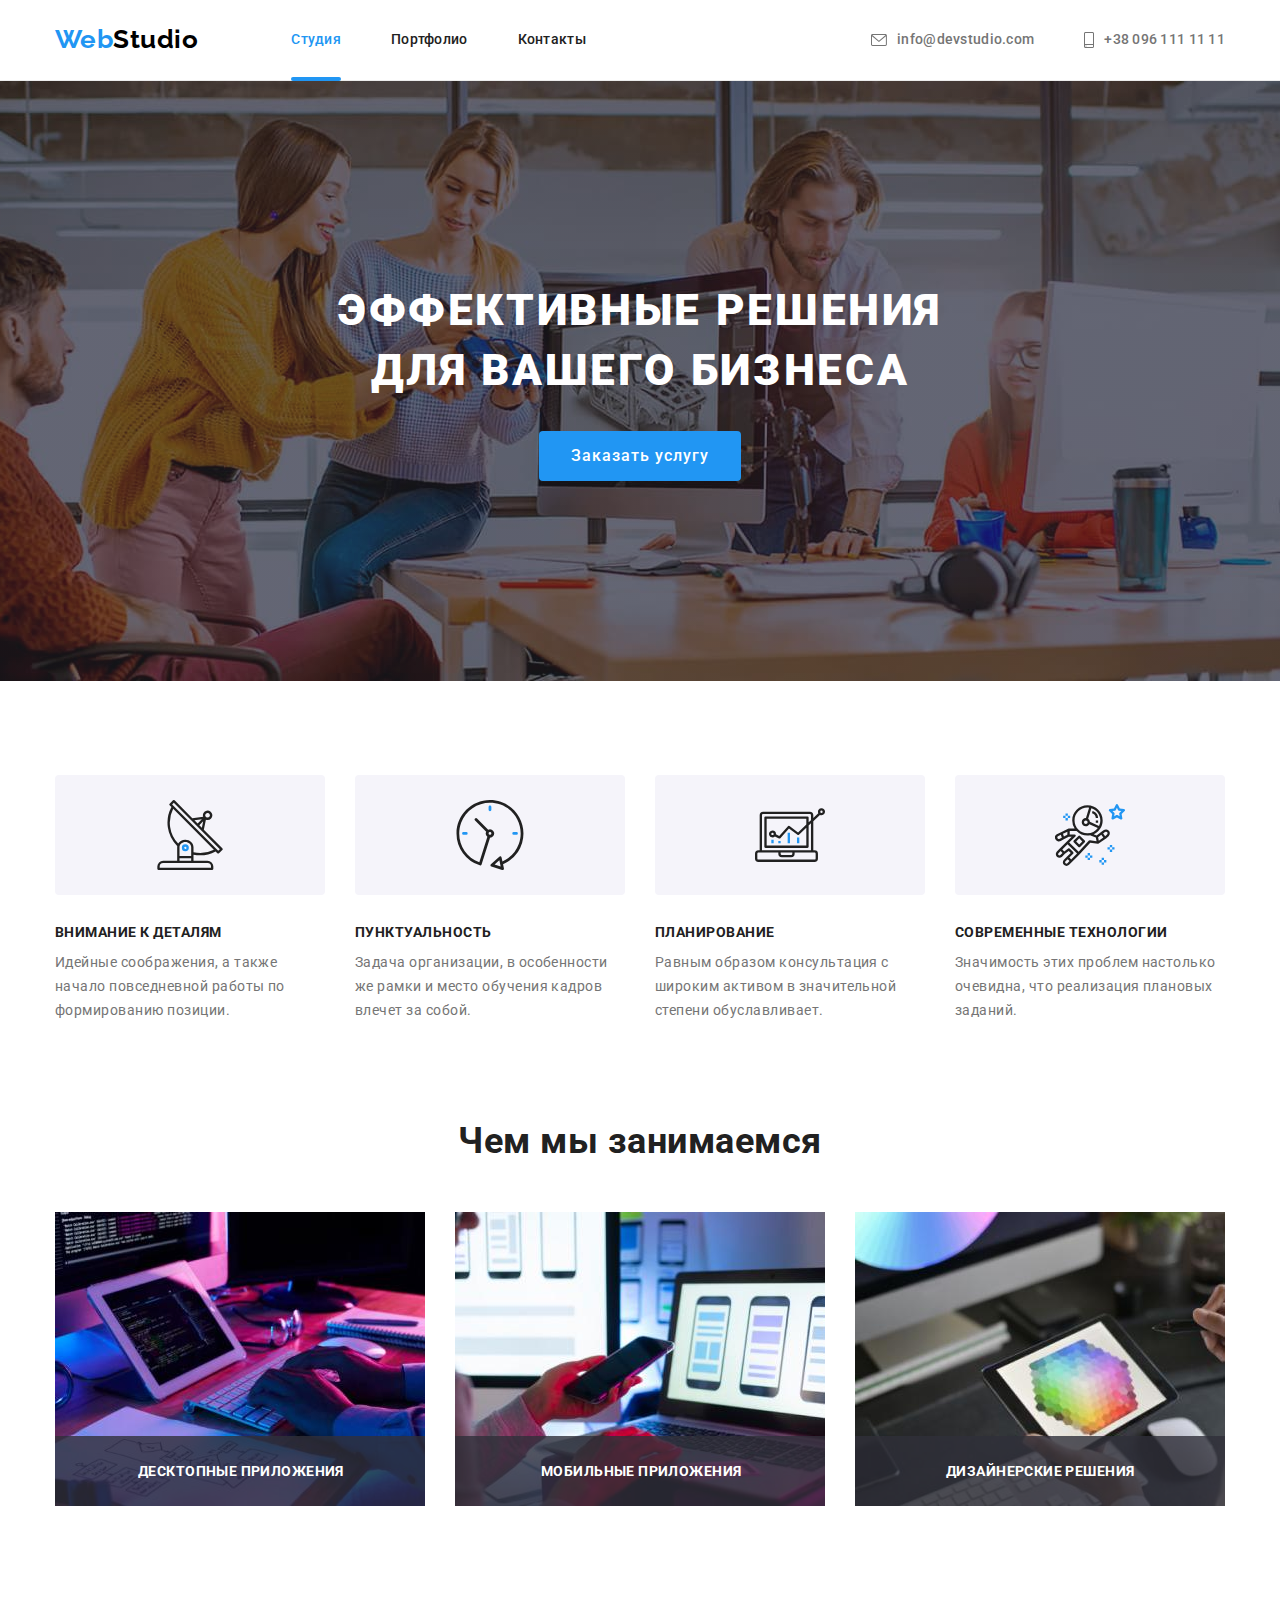
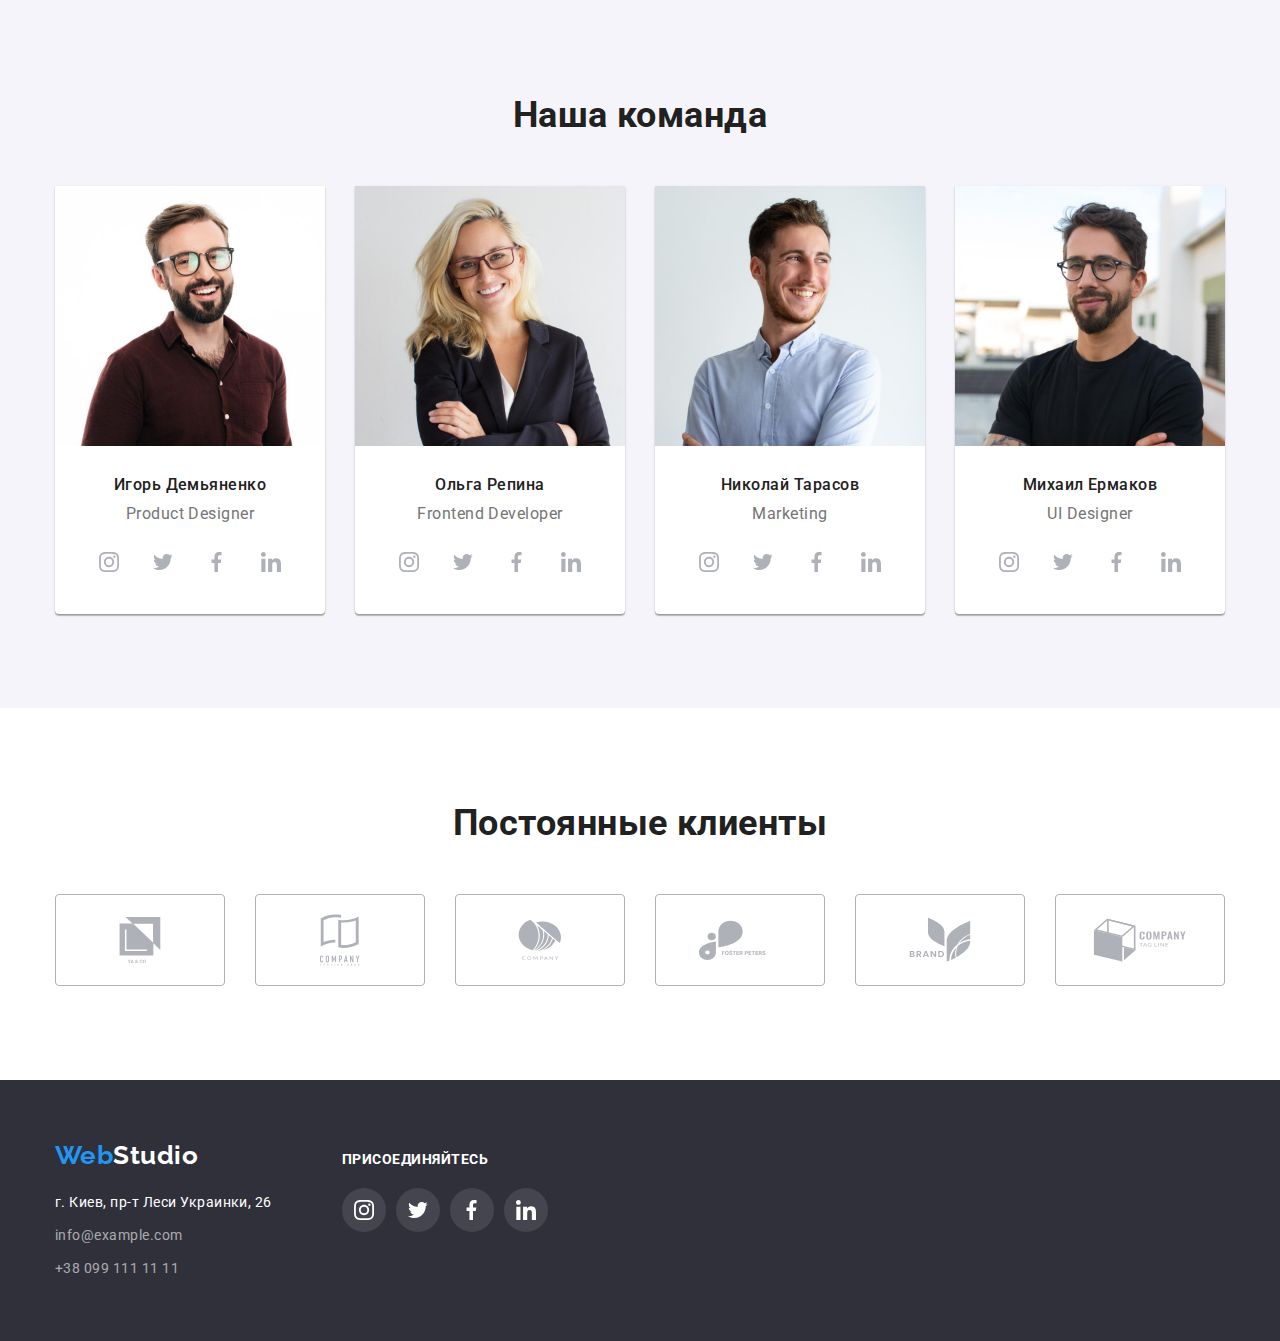
==== index.html @ deb9dfd9 "№6-ДЗ" ====
<!DOCTYPE html>
<html lang="ru">
<head>
    <meta charset="UTF-8">
    <meta http-equiv="X-UA-Compatible" content="IE=edge">
    <meta name="viewport" content="width=device-width, initial-scale=1.0">
    <title>Студия</title>
    <link rel="preconnect" href="https://fonts.googleapis.com">
    <link rel="preconnect" href="https://fonts.gstatic.com" crossorigin>
    <link 
        href="https://fonts.googleapis.com/css2?family=Raleway:wght@700&family=Roboto:wght@400;500;700;900&display=swap" 
        rel="stylesheet">
    <link rel="stylesheet" href="https://cdnjs.cloudflare.com/ajax/libs/modern-normalize/1.1.0/modern-normalize.min.css">
    <link rel="stylesheet" href="./css/styles.css">
</head>
<body>  
    <!--1 блок - логотип, посилання-->
    
    <header class="header">
     <div class="container header-container">
       <nav class="header-navigation">
            <a class="header-logo link" href="/"><span class="colortext-web"> Web</span>Studio</a>
            <ul class="header-list list">
                <li class="header-item"><a href="./index.html" class="header-link link current">Студия</a></li>
                <li class="header-item"><a href="./portfolio.html" class="header-link link">Портфолио</a></li>
                <li class="header-item"><a href="/" class="header-link link">Контакты</a></li>
            </ul>
       </nav>
        <div class="header-tel-mail"> 
            <ul class="header-list list">
                <li class="header-item icon">
                    <a href="mailto:info@devstudio.com" class="header-mail link">
                        <svg class="header-icon" width="16px" height="12px" >
                            <use href="./images/sprite.svg#icon-envelope" class="envelop"></use>
                        </svg> info@devstudio.com</a></li>
                <li class="header-item icon">
                    <a href="tel:+380961111111" class="header-tel link">
                        <svg class="header-icon" width="10px" height="16px">
                            <use href="./images/sprite.svg#icon-smartphone"></use>
                        </svg>+38 096 111 11 11</a></li>
            </ul>
        </div>
    </div>

    </header>
    <!-- основний блок - заголовок, кнопка тощо-->
    <main class="main ">
        <section class="hero section">
            <div class="container">
                <h1 class="hero-title">Эффективные решения для вашего бизнеса</h1>
                <button class="hero-btn" type="button" data-modal-open>Заказать услугу</button>
            </div>
        </section>

        <!--опис якостей-->
        <section class="feature section">
            <div class="container">
            <!--<h2 class="feature-title">Особенности</h2>--> 
                <ul class="feature-list list">
                    <li class="feature-item">
                        <div class="image-section">
                        <svg class="image-icon" width="70" height="70">
                            <use href="./images/sprite.svg#icon-antenna-1"></use>
                        </svg></div>
                        <h3 class="feature-third-title">Внимание к деталям</h3>
                        <p class="feature-text">Идейные соображения, а также начало повседневной работы по формированию позиции.</p>
                    </li>
                    <li class="feature-item">
                        <div class="image-section">
                        <svg class="image-icon" width="70" height="70" >
                            <use href="./images/sprite.svg#icon-clock-1" ></use>
                        </svg></div>
                        <h3 class="feature-third-title">Пунктуальность</h3>
                        <p class="feature-text">Задача организации, в особенности же рамки и место обучения кадров влечет за собой.</p>
                    </li>
                    <li class="feature-item">
                       <div class="image-section">
                            <svg class="image-icon" width="70px" height="70px">
                            <use href="./images/sprite.svg#icon-diagram-1" ></use>
                        </svg></div>
                        <h3 class="feature-third-title">Планирование</h3>
                        <p class="feature-text">Равным образом консультация с широким активом в значительной степени обуславливает.</p>
                    </li>
                    <li class="feature-item">
                        <div class="image-section">
                            <svg class="image-icon" width="70" height="70">
                            <use href="./images/sprite.svg#icon-astronaut-1"></use>
                        </svg></div>
                        <h3 class="feature-third-title">Современные технологии</h3>
                        <p class="feature-text">Значимость этих проблем настолько очевидна, что реализация плановых заданий.</p>
                    </li>
                </ul>
            </div>
        </section>
        
        <!--Чем мы занимаемся - картинки-->
        <section class="about section">
            <div class="container">
            <h2 class="about-title">Чем мы занимаемся</h2>
                <ul class="about-list list">
                    <li class="about-item">
                        <div class="about-position">
                        <img src="./images/1-img1.jpg" 
                        alt="написание кода" 
                        width="370"
                        height="294">
                        <p class="about-item-text1 ">ДЕСКТОПНЫЕ ПРИЛОЖЕНИЯ</p>
                    </div>
                    </li>
                    <li class="about-item">
                        <div class="about-position">
                        <img src="./images/1-img2.jpg"
                        alt="создание макета телефона"
                        width="370"
                        height="294">
                        <p class="about-item-text2">МОБИЛЬНЫЕ ПРИЛОЖЕНИЯ</p>
                    </div>
                    </li>
                    <li class="about-item">
                        <div class="about-position">
                        <img src="./images/1-img3.jpg" 
                        alt="выбор палитры цветов для сайта" 
                        width="370"
                        height="294">
                        <p class="about-item-text3">ДИЗАЙНЕРСКИЕ РЕШЕНИЯ</p>
                    </div>
                    </li>
                </ul>
            </div>
        </section>

        <!--наша команда-->
        <section class="team section">
            <div class="container">
            <h2 class="team-title">Наша команда</h2>
                <ul class="team-list list">
                    <li class="team-item">
                        <img src="./images/2-img1.jpg" alt="Игорь Демьяненко улыбается "
                        width="270"
                        height="260">
                        <div class="team-name">
                            <h3 class="team-third-title">Игорь Демьяненко</h3>
                            <p class="team-text" lang="en">Product Designer</p>
                            <ul class="team-list-icon list">
                                 <li class="team-item-icon "><a href="" class="social">
                                    <svg class="social-icon" width="20px" height="20px">
                                        <use href="./images/sprite.svg#icon-instagram-2" ></use>
                                    </svg></a>
                                 </li>
                                <li class="team-item-icon "><a href="" class="social">
                                    <svg class="social-icon" width="20px" height="20px">
                                        <use href="./images/sprite.svg#icon-twitter" ></use>
                                    </svg></a>
                                </li>
                                <li class="team-item-icon "><a href="" class="social">
                                    <svg class="social-icon" width="20px" height="20px">
                                        <use href="./images/sprite.svg#icon-facebook" ></use>
                                    </svg></a>
                                </li>
                                <li class="team-item-icon "><a href="" class="social">
                                    <svg class="social-icon" width="20px" height="20px">
                                        <use href="./images/sprite.svg#icon-linkedin-1" ></use>
                                    </svg></a>
                                </li>
                            </ul>
                        </div>
                    </li>
                    <li class="team-item">
                        <img src="./images/2-img2.jpg"  alt="Ольга Репина улыбается" 
                        width="270"
                        height="260">
                        <div class="team-name">
                            <h3 class="team-third-title">Ольга Репина</h3>
                            <p class="team-text" lang="en">Frontend Developer</p>
                            <ul class="team-list-icon list">
                                <li class="team-item-icon "><a href="" class="social">
                                    <svg class="social-icon" width="20px" height="20px">
                                        <use href="./images/sprite.svg#icon-instagram-2" ></use>
                                    </svg></a>
                                </li>
                                <li class="team-item-icon "><a href="" class="social">
                                    <svg class="social-icon" width="20px" height="20px">
                                        <use href="./images/sprite.svg#icon-twitter" ></use>
                                    </svg></a>
                                </li>
                                <li class="team-item-icon "><a href="" class="social">
                                    <svg class="social-icon" width="20px" height="20px">
                                        <use href="./images/sprite.svg#icon-facebook" ></use>
                                    </svg></a>
                                </li>
                                <li class="team-item-icon "><a href="" class="social">
                                    <svg class="social-icon" width="20px" height="20px">
                                        <use href="./images/sprite.svg#icon-linkedin-1" ></use>
                                    </svg></a>
                                </li>
                                </ul>
                        </div>
                    </li>
                    <li class="team-item">
                        <img src="./images/2-img3.jpg" alt="Николай Тарасов улыбается" 
                        width="270"
                        height="260">
                        <div class="team-name">
                            <h3 class="team-third-title">Николай Тарасов</h3>
                            <p class="team-text" lang="en">Marketing</p>
                            <ul class="team-list-icon list">
                                <li class="team-item-icon "><a href="" class="social">
                                    <svg class="social-icon" width="20px" height="20px">
                                        <use href="./images/sprite.svg#icon-instagram-2" ></use>
                                    </svg></a>
                                </li>
                                <li class="team-item-icon "><a href="" class="social">
                                    <svg class="social-icon" width="20px" height="20px">
                                        <use href="./images/sprite.svg#icon-twitter" ></use>
                                    </svg></a>
                                </li>
                                <li class="team-item-icon "><a href="" class="social">
                                    <svg class="social-icon" width="20px" height="20px">
                                        <use href="./images/sprite.svg#icon-facebook" ></use>
                                    </svg></a>
                                </li>
                                <li class="team-item-icon "><a href="" class="social">
                                    <svg class="social-icon" width="20px" height="20px">
                                        <use href="./images/sprite.svg#icon-linkedin-1" ></use>
                                    </svg></a>
                                </li>
                                </ul>
                        </div>  
                    </li>
                    <li class="team-item">
                        <img src="./images/2-img4.jpg"  alt="Михаил Ермаков улыбается" 
                        width="270" 
                        height="260">
                        <div class="team-name">
                            <h3 class="team-third-title">Михаил Ермаков</h3>
                            <p class="team-text" lang="en">UI Designer</p>
                            <ul class="team-list-icon list">
                                 <li class="team-item-icon "><a href="" class="social">
                                    <svg class="social-icon" width="20px" height="20px">
                                        <use href="./images/sprite.svg#icon-instagram-2" ></use>
                                    </svg></a>
                                 </li>
                                <li class="team-item-icon "><a href="" class="social">
                                    <svg class="social-icon" width="20px" height="20px">
                                        <use href="./images/sprite.svg#icon-twitter" ></use>
                                    </svg></a>
                                </li>
                                <li class="team-item-icon "><a href="" class="social">
                                    <svg class="social-icon" width="20px" height="20px">
                                        <use href="./images/sprite.svg#icon-facebook" ></use>
                                    </svg></a>
                                </li>
                                <li class="team-item-icon "><a href="" class="social">
                                    <svg class="social-icon" width="20px" height="20px">
                                        <use href="./images/sprite.svg#icon-linkedin-1" ></use>
                                    </svg></a>
                                </li>
                                </ul>
                        </div>
                    </li>
                </ul>
            </div>
        </section>

        <section class="client">
            <div class="container">
                <h2 class="client-title">Постоянные клиенты</h2>
                <ul class="client-list list">
                    <li class="client-item link"><a href="" class="client-link">
                        <svg class="client-icon" width="46" height="46.7">
                            <use href="./images/sprite.svg#icon-YA-Co"></use>
                        </svg>
                    </a></li>
                    <li class="client-item link"><a href="/" class="client-link">
                        <svg class="client-icon"  width="40" height="52">
                            <use href="./images/sprite.svg#icon-Company-here"></use>
                       </svg>
                      </a></li>
                    <li class="client-item link"><a href="/" class="client-link">
                        <svg class="client-icon"  width="43.46" height="41.18">
                                <use href="./images/sprite.svg#icon-Company"></use>
                        </svg>
                    </a></li>                  
                    <li class="client-item link"><a href="/" class="client-link">
                        <svg class="client-icon"  width="84.44" height="40.62">
                           <use href="./images/sprite.svg#icon-Foster-Peters"></use>
                        </svg>
                    </a></li>
                    <li class="client-item link"><a href="/" class="client-link">
                         <svg class="client-icon"  width="62.54" height="45.43">
                               <use href="./images/sprite.svg#icon-Brand"></use>
                        </svg>
                    </a></li>
                    <li class="client-item link"><a href="/" class="client-link">
                        <svg class="client-icon"  width="93.79" height="43.93">
                            <use href="./images/sprite.svg#icon-Company-tag-line"></use>
                         </svg>
                    </a></li>
                </ul>
            </div>
        </section>
    </main>
    <!--Подвал-->
    <footer class="footer">
        <div class="container pulse">
            <div class="footer-boxlogo">
                    <a class="footer-logo link" href="/"><span class="colortext-web"> Web</span>Studio</a>
                    <address class="footer-adress">
                        <ul class="footer-list list">
                            <li class="footer-item link"><a href="https://goo.gl/maps/DAEXvJHMG6pkdcDC8" 
                                target="_blank" 
                                rel="noopener noreferrer" class="footer-map link">г. Киев, пр-т Леси Украинки, 26</a></li>
                            <li class="footer-item link"><a href="mailto:info@example.com" class="footer-mail link">info@example.com</a></li>
                            <li class="footer-item link"><a href="tel:+380991111111" class="footer-tel link">+38 099 111 11 11</a></li>
                        </ul>
                    </address>
            </div>
               <div class="footer-icon">
                    <p class="footer-third-title">ПРИСОЕДИНЯЙТЕСЬ</p>
                    <ul class="footer-list-icon list">
                        <li class="footer-item-icon "><a href="" class="footer-social">
                            <svg class="social-icon" width="20px" height="20px">
                                <use href="./images/sprite.svg#icon-instagram-2"></use>
                            </svg></a>
                        </li>
                        <li class="footer-item-icon "><a href="" class="footer-social">
                            <svg class="social-icon" width="20px" height="20px">
                                <use href="./images/sprite.svg#icon-twitter" ></use>
                            </svg></a>
                        </li>
                        <li class="footer-item-icon "><a href="" class="footer-social">
                            <svg class="social-icon" width="20px" height="20px">
                                <use href="./images/sprite.svg#icon-facebook"></use>
                            </svg></a>
                        </li>
                        <li class="footer-item-icon "><a href="" class="footer-social">
                            <svg class="social-icon" width="20px" height="20px">
                                <use href="./images/sprite.svg#icon-linkedin-1" ></use>
                            </svg></a>
                        </li>
                     </ul>
                </div>
        </div>
    </footer>
    <div class="backdrop is-hidden" data-modal>
        <div class="modal">
            <button  class="modal-exit" type="button" data-modal-close>
                <svg class="modal-icon" width="18px" height="18px">
                <use href="./images/symbol-exit.svg#icon-close-black-18dp-2-1" ></use>
            </svg>
        </button>
        </div>
    </div>
    <script src="./js/modal.js"></script>
</body>
</html>
---- css/styles.css ----
html {
  box-sizing: border-box;
}
*,
*::after,
*::before {
  box-sizing: inherit;
}

:root {
  --white-color: #ffffff;
  --white-light-color: #f5f4fa;
  --white-middle-color: 1px solid #eeeeee;

  --black-color: #000000;
  --black-light-color: #212121;
  --black-shadow-color: rgba(0, 0, 0, 0.15);
  --black-blue-color: #2f303a;

  --grey-color: #757575;
  --grey-light-color: rgba(255, 255, 255, 0.6);
  --grey-muddy-color: rgba(175, 177, 184, 1);
  --grey-black-color: 0px 1px 3px rgba(0, 0, 0, 0.12),
    0px 1px 1px rgba(0, 0, 0, 0.14), 0px 2px 1px rgba(0, 0, 0, 0.2);
  --grey-middle-color: 1px solid #ececec;
  --grey-html-color: #e5e5e5;

  --blue-light-color: #2196f3;
}

body {
  margin: auto;
  font-family: "Roboto", sans-serif;
  letter-spacing: 0.03em;
  background-color: var(--white-color);
  color: var(--grey-color);
}

h1,
h2,
h3,
h4,
h5,
h6,
p {
  margin: 0px;
}
ul {
  margin: 0px;
  padding: 0px;
}
img {
  display: block;
  max-width: 100%;
  height: auto;
}

.container {
  margin-left: auto;
  margin-right: auto;
  width: 1200px;
  padding-left: 15px;
  padding-right: 15px;
}
.section {
  padding-top: 94px;
  padding-bottom: 94px;
}
.list {
  padding: 0px;
  margin: 0px;
  list-style: none;
}

.link {
  text-decoration: none;
}

/*-----1 блок - логотип, посилання------*/
.header {
  margin-left: auto;
  margin-right: auto;
  border-bottom: var(--grey-middle-color);
}

.header-logo,
.footer-logo {
  font-family: "Raleway", sans-serif;
  font-style: normal;
  font-weight: 700;
  font-size: 26px;
  line-height: 1.19;
}

.header-logo {
  display: inline-block;
  padding-top: 24px;
  padding-bottom: 25px;
  margin-right: 93px;
  color: var(--black-color);
}

.header-item {
  margin-right: 50px;
}
.header-item:last-child {
  margin-right: 0px;
}
.colortext-web {
  color: var(--blue-light-color);
}
.header-navigation {
  display: flex;
  align-items: center;
}
.header-list {
  display: flex;
  align-items: center;
}
.header-container {
  display: flex;
  align-items: center;
}
.header-tel-mail {
  margin-left: auto;
}
.header-link {
  display: inline-block;
  padding-top: 32px;
  padding-bottom: 32px;
  font-weight: 500;
  font-size: 14px;
  line-height: 1.14;
  letter-spacing: 0.02em;
  color: var(--black-light-color);
  transition-property: color;
  transition-duration: 250ms;
  transition-timing-function: cubic-bezier(0.4, 0, 0.2, 1);
}
.header-icon {
  margin-right: 10px;
  fill: currentColor;
}
.icon:hover,
.icon:focus {
  fill: var(--blue-light-color);
}

.header-mail {
  display: flex;
  align-items: center;
}

.header-mail,
.header-tel {
  display: flex;
  padding-top: 32px;
  padding-bottom: 32px;
  font-weight: 500;
  font-size: 14px;
  line-height: 1.14;
  letter-spacing: 0.02em;
  color: var(--grey-color);
  transition-property: color;
  transition-duration: 250ms;
  transition-timing-function: cubic-bezier(0.4, 0, 0.2, 1);
}
.header-link:hover,
.header-link:focus,
.header-mail:hover,
.header-mail:focus,
.header-tel:hover,
.header-tel:focus,
.footer-map:hover,
.footer-map:focus,
.footer-mail:hover,
.footer-mail:focus,
.footer-tel:hover,
.footer-tel:focus {
  color: var(--blue-light-color);
}

.header-link {
  position: relative;
}
.header-link.current {
  color: var(--blue-light-color);
}
.header-link.current::after {
  transform: scale(1);
  background: var(--blue-light-color);
}
.header-link::after {
  content: "";
  position: absolute;
  width: 100%;
  height: 4px;
  left: 0;
  bottom: -1px;
  background: 0;
  border-radius: 2px;
  transform: scale(0);

  transition-property: background, transform;
  transition-duration: 250ms;
  transition-timing-function: cubic-bezier(0.4, 0, 0.2, 1);
}
.header-link:hover::after {
  transform: scale(1);
  background: var(--blue-light-color);
}
/*----------Oсновний блок------------*/
.hero {
  text-align: center;
}
.hero-title {
  margin-left: auto;
  margin-right: auto;
  margin-bottom: 30px;
  width: 696px;
  height: 120px;
  font-weight: 900;
  font-size: 44px;
  line-height: 1.36;
  letter-spacing: 0.06em;
  text-transform: uppercase;
  color: var(--white-color);
}
.hero-btn {
  display: inline-block;
  padding: 10px 32px;
  font-weight: 500;
  font-size: 16px;
  line-height: 1.87;
  align-items: center;
  letter-spacing: 0.06em;
  color: var(--white-color);
  background: var(--blue-light-color);
  border: 0px;
  border-radius: 4px;

  transition-property: background, box-shadow;
  transition-duration: 250ms;
  transition-timing-function: cubic-bezier(0.4, 0, 0.2, 1);
}
.hero-btn:hover,
.hero-btn:focus {
  background: rgb(29, 125, 204);
  box-shadow: 0px 4px 4px rgba(0, 0, 0, 0.15);
}

.hero-btn,
.mainhero-btn,
.modal-exit {
  cursor: pointer;
}

.hero {
  max-width: 1600px;
  height: 600px;
  padding-top: 200px;
  padding-bottom: 200px;
  margin-left: auto;
  margin-right: auto;
  margin-bottom: 0px;
  background-color: var(--black-blue-color);
  background-image: linear-gradient(
      to right,
      rgba(47, 48, 58, 0.4),
      rgba(47, 48, 58, 0.4)
    ),
    url(../images/0-Img0.jpg);
  background-repeat: no-repeat;
  background-position: center;
}

/*-------опис якостей------*/

/*.feature-title {
  font-weight: 700;
  font-size: 36px;
  line-height: 1.17;
  text-align: center;
  letter-spacing: 0.03em;
  color: var(--black-light-color);
}*/

.feature-list {
  display: flex;
}
.feature-item:not(:last-child) {
  margin-right: 30px;
}
.feature-third-title {
  margin-bottom: 10px;
  font-weight: 700;
  font-size: 14px;
  line-height: 1.14;
  text-transform: uppercase;
  color: var(--black-light-color);
}

.feature-text {
  width: 270px;
  height: 75px;
  font-weight: 400;
  font-size: 14px;
  line-height: 1.71;
  color: var(--grey-color);
}
.image-section {
  height: 120px;
  margin-bottom: 30px;
  display: flex;
  justify-content: center;
  align-items: center;
  background: var(--white-light-color);
  box-sizing: border-box;
  border-radius: 4px;
}

/*------ABOUT----*/
.about {
  padding-top: 0px;
}
.about-list {
  display: flex;
}
.about-item {
  margin-right: 30px;
}
.about-position {
  position: relative;
}
.about-position::before {
  display: inline-block;
  position: absolute;
  content: "";
  width: 100%;
  height: 70px;
  bottom: 0;
  background: rgba(47, 48, 58, 0.8);
}
.about-item-text1,
.about-item-text2,
.about-item-text3 {
  position: absolute;
  bottom: 27px;
  font-weight: 700;
  font-size: 14px;
  line-height: 16px;
  letter-spacing: 0.03em;
  color: var(--white-color);
  opacity: 1;
}
.about-item-text1 {
  left: 83px;
}
.about-item-text2 {
  left: 86px;
}
.about-item-text3 {
  left: 91px;
}

.about-item:last-child {
  margin-right: 0px;
}
.about-title {
  margin-bottom: 50px;
  font-weight: 700px;
  font-size: 36px;
  line-height: 1.17;
  text-align: center;
  color: var(--black-light-color);
}

/*---TEAM----*/
.team {
  padding-top: 94px;
  padding-bottom: 94px;
  background-color: var(--white-light-color);
}
.team-list {
  display: flex;
}

.team-item {
  margin-right: 30px;
}
.team-item:last-child {
  margin-right: 0px;
}
.team-item-icon {
  margin-right: 10px;
}
.team-item-icon:last-child {
  margin-right: 0px;
}
.team-title {
  margin-bottom: 50px;
  font-weight: 700;
  font-size: 36px;
  line-height: 1.17;
  text-align: center;
  color: var(--black-light-color);
}
.team-third-title {
  margin-bottom: 10px;
  font-weight: 500;
  font-size: 16px;
  line-height: 1.18;
  text-align: center;
  color: var(--black-light-color);
}
.team-text {
  margin-bottom: 16px;
  font-weight: 400;
  font-size: 16px;
  line-height: 1.18;
  text-align: center;
  color: var(--grey-color);
}

.team-item {
  width: 270px;
  top: 1635px;
  background-color: var(--white-color);
  box-shadow: var(--grey-black-color);
  border-radius: 0px 0px 4px 4px;
}
.team-name {
  padding: 30px 32px;
}
.team-list-icon {
  display: flex;
  justify-content: center;
}
.social {
  height: 44px;
  width: 44px;
  margin-right: 10px;
  display: flex;
  justify-content: center;
  align-items: center;
  border-radius: 50%;
  background: 0;
  color: var(--grey-muddy-color);

  fill: currentColor;

  transition-property: color, background;
  transition-duration: 250ms;
  transition-timing-function: cubic-bezier(0.4, 0, 0.2, 1);
}
.social:last-child {
  margin-right: 0px;
}
.social:hover,
.social:focus {
  color: var(--white-color);
  background: var(--blue-light-color);
}

/*----Клиент-----*/
.client {
  padding-top: 94px;
  padding-bottom: 94px;
}
.client-title {
  margin-bottom: 50px;
  font-weight: 700;
  font-size: 36px;
  line-height: 1.17;
  text-align: center;
  color: var(--black-light-color);
}
.client-list {
  display: flex;
  align-items: center;
}
.client-item {
  margin-right: 30px;
}
.client-item:last-child {
  margin-right: 0px;
}
.client-link {
  width: 170px;
  height: 92px;
  display: flex;
  justify-content: center;
  align-items: center;
  border: 1px solid #afb1b8;
  box-sizing: border-box;
  border-radius: 4px;
  color: var(--grey-muddy-color);
  fill: currentColor;

  transition-property: color, border;
  transition-duration: 250ms;
  transition-timing-function: cubic-bezier(0.4, 0, 0.2, 1);
}

.client-link:hover,
.client-link:focus {
  color: var(--blue-light-color);
  border: 1px solid #2196f3;
}

/*----------FOOTER-------*/
.footer-adress {
  margin-top: 20px;
}
.footer-logo {
  color: var(--white-color);
}
.footer-map {
  display: inline-block;
  font-style: normal;
  font-weight: normal;
  font-size: 14px;
  line-height: 1.71;
  color: var(--white-color);

  transition-property: color;
  transition-duration: 950ms;
  transition-timing-function: cubic-bezier(0.4, 0, 0.2, 1);
}

.footer-item {
  margin-bottom: 9px;
}
.footer-item:last-child {
  margin-bottom: 0px;
}

.footer-mail,
.footer-tel {
  display: inline-block;
  font-style: normal;
  font-weight: normal;
  font-size: 14px;
  line-height: 1.71;
  color: var(--grey-light-color);

  transition-property: color;
  transition-duration: 950ms;
  transition-timing-function: cubic-bezier(0.4, 0, 0.2, 1);
}
.footer {
  padding-top: 60px;
  padding-bottom: 60px;
  margin-left: auto;
  margin-right: auto;
  background-color: var(--black-blue-color);
}
.pulse {
  display: flex;
  align-items: baseline;
}
.footer-boxlogo {
  margin-right: 70px;
}

.footer-third-title {
  margin-bottom: 20px;
  font-weight: 700;
  font-size: 14px;
  line-height: 1.14;
  color: var(--white-color);
}

.footer-list-icon {
  display: flex;
}
.footer-item-icon {
  margin-right: 10px;
}

.footer-social {
  height: 44px;
  width: 44px;
  display: flex;
  justify-content: center;
  align-items: center;
  border-radius: 50%;
  background: rgba(255, 255, 255, 0.1);
  color: var(--white-color);
  fill: currentColor;

  transition-property: background;
  transition-duration: 250ms;
  transition-timing-function: cubic-bezier(0.4, 0, 0.2, 1);
}
.footer-item-icon:last-child {
  margin-right: 0px;
}

.footer-social:hover,
.footer-social:focus {
  background: var(--blue-light-color);
}
/*---------ПОРТФОЛИО-MAIN--------------*/

/*-------BUTTON--------*/

.mainhero-listbtn {
  display: flex;
  justify-content: center;
  margin-bottom: 50px;
}
.mainhero-item {
  margin-right: 8px;
}
.mainhero-item:last-child {
  margin-right: 0px;
}

.mainhero-btn {
  display: inline-block;
  padding: 6px 22px;
  font-family: "Roboto", sans-serif;
  font-style: normal;
  font-weight: 500;
  font-size: 16px;
  line-height: 1.62;
  text-align: center;
  letter-spacing: 0.03em;
  color: var(--black-light-color);
  background-color: var(--white-light-color);
  border: 0px;
  border-radius: 4px;
  box-shadow: 0;

  transition-property: background-color, color, box-shadow;
  transition-duration: 250ms;
  transition-timing-function: cubic-bezier(0.4, 0, 0.2, 1);
}

.mainhero-btn:hover,
.mainhero-btn:focus {
  color: var(--white-color);
  background-color: var(--blue-light-color);
  box-shadow: 0 10px 10px -5px rgba(0, 0, 0, 0.3);
}
.mainhero-btn.current {
  color: var(--white-color);
  background-color: var(--blue-light-color);
  box-shadow: 0 10px 10px -5px rgba(0, 0, 0, 0.3);
}
/*----PICTURES----*/

.mainhero-list {
  display: flex;
  flex-wrap: wrap;
}

.mainhero-pictures {
  width: 370px;
  margin-right: 30px;
  margin-bottom: 30px;
}
.mainhero-pictures:nth-last-child(-n + 3) {
  margin-bottom: 0px;
}
.mainhero-pictures:nth-child(3n) {
  margin-right: 0px;
}
.mainhero-card:hover,
.mainhero-card:focus {
  box-shadow: 0px 1px 1px rgba(0, 0, 0, 0.12), 0px 4px 4px rgba(0, 0, 0, 0.06),
    1px 4px 6px rgba(0, 0, 0, 0.16);
}
.mainhero-card {
  display: block;
  overflow: hidden;
  box-shadow: 0;

  transition-property: box-shadow;
  transition-duration: 750ms;
  transition-timing-function: cubic-bezier(0.4, 0, 0.2, 1);
}

.mainhero-card:hover ::before,
.mainhero-card:focus ::before {
  transform: translatey(calc(0%));
  background-color: rgba(33, 150, 243, 0.9);
}
.mainhero-card:hover .mainhero-lorem-text,
.mainhero-card:focus .mainhero-lorem-text {
  transform: translatey(calc(0%));
  color: var(--white-color);
}

.mainhero-animation {
  position: relative;
  overflow: hidden;
}
.mainhero-animation::before {
  display: inline-block;
  position: absolute;
  content: "";
  width: 100%;
  height: 100%;
  transform: translatey(300px);

  transition-property: background-color, transform;
  transition-duration: 750ms;
  transition-timing-function: cubic-bezier(0.4, 0, 0.2, 1);
}
.mainhero-lorem-text {
  position: absolute;
  top: 63px;
  left: 24px;
  right: 24px;
  font-size: 18px;
  line-height: 28px;
  letter-spacing: 0.03em;
  transform: translatey(300px);

  transition-property: transform, color;
  transition-duration: 750ms;
  transition-timing-function: cubic-bezier(0.4, 0, 0.2, 1);
}
.mainhero-name {
  padding: 20px 24px;
  border: var(--white-middle-color);
  border-top: 0px;
}
.mainhero-title {
  margin-bottom: 4px;
  font-weight: 700;
  font-size: 18px;
  line-height: 2;
  letter-spacing: 0.06em;
  color: var(--black-light-color);
}
.mainhero-text {
  font-size: 16px;
  line-height: 1.87;
  color: var(--grey-color);
}

/*----Модальное ОКНО----*/
.backdrop.is-hidden {
  visibility: inherit;
  opacity: 0;
  pointer-events: none;
}
.backdrop {
  position: fixed;
  top: 0px;
  left: 0px;
  width: 100%;
  height: 100%;
  background: rgba(47, 48, 58, 0.8);

  opacity: 1;

  transition-property: opasity;
  transition-duration: 5s;
  transition-timing-function: cubic-bezier(0.4, 0, 0.2, 1);
}

.modal {
  position: absolute;
  top: 50%;
  left: 50%;

  min-width: 528px;
  min-height: 581px;
  background: var(--white-color);
  box-shadow: 0px 1px 3px rgba(0, 0, 0, 0.12), 0px 1px 1px rgba(0, 0, 0, 0.14),
    0px 2px 1px rgba(0, 0, 0, 0.2);
  border-radius: 4px;
  transform: translate(-50%, -50%) scale(1);

  transition-property: transform;
  transition-duration: 750ms;
  transition-timing-function: cubic-bezier(0.4, 0, 0.2, 1);
}
.backdrop.is-hidden .modal {
  transform: translate(-50%, -50%) scale(0);
}

.modal-exit {
  position: absolute;
  top: 8px;
  right: 8px;
  height: 30px;
  width: 30px;
  display: flex;
  justify-content: center;
  align-items: center;
  border-radius: 50%;
  background: var(--white-color);
  border: 1px solid rgba(0, 0, 0, 0.1);
}
/*-----------DONE----------------*/
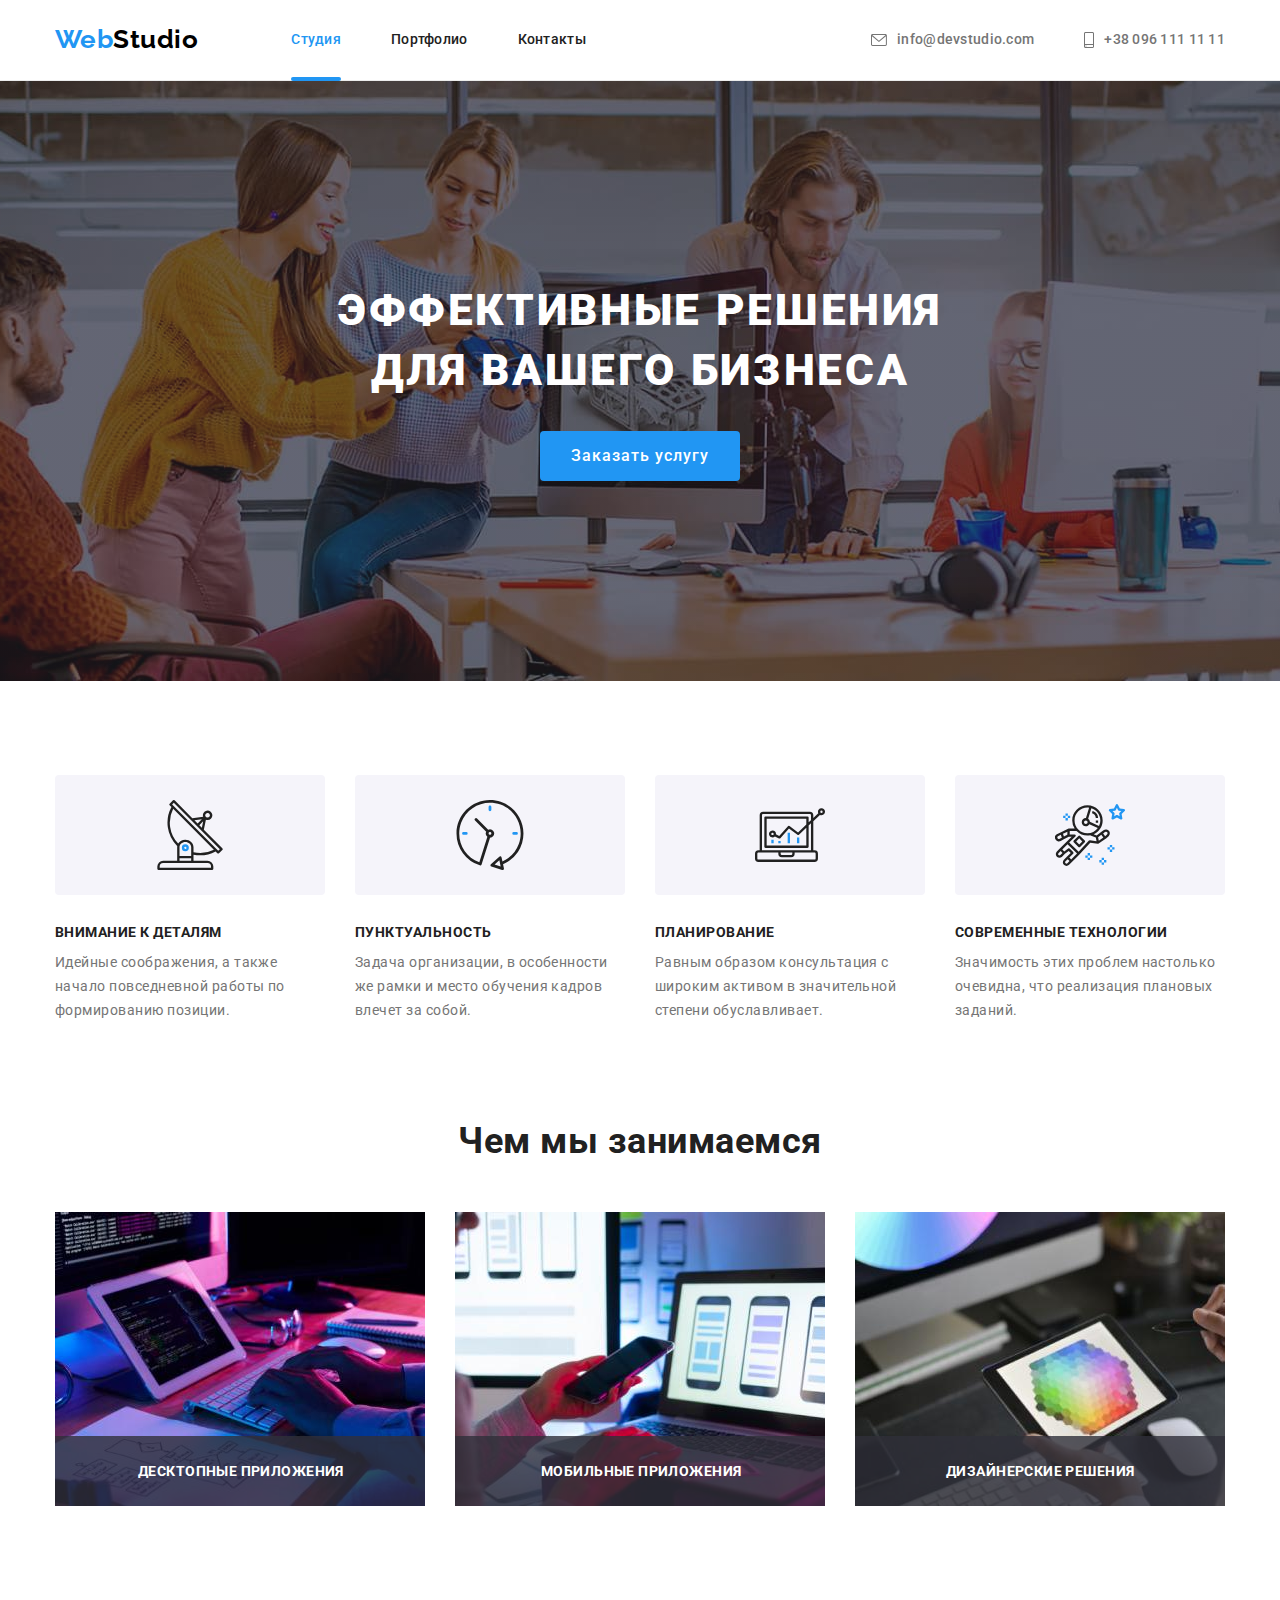
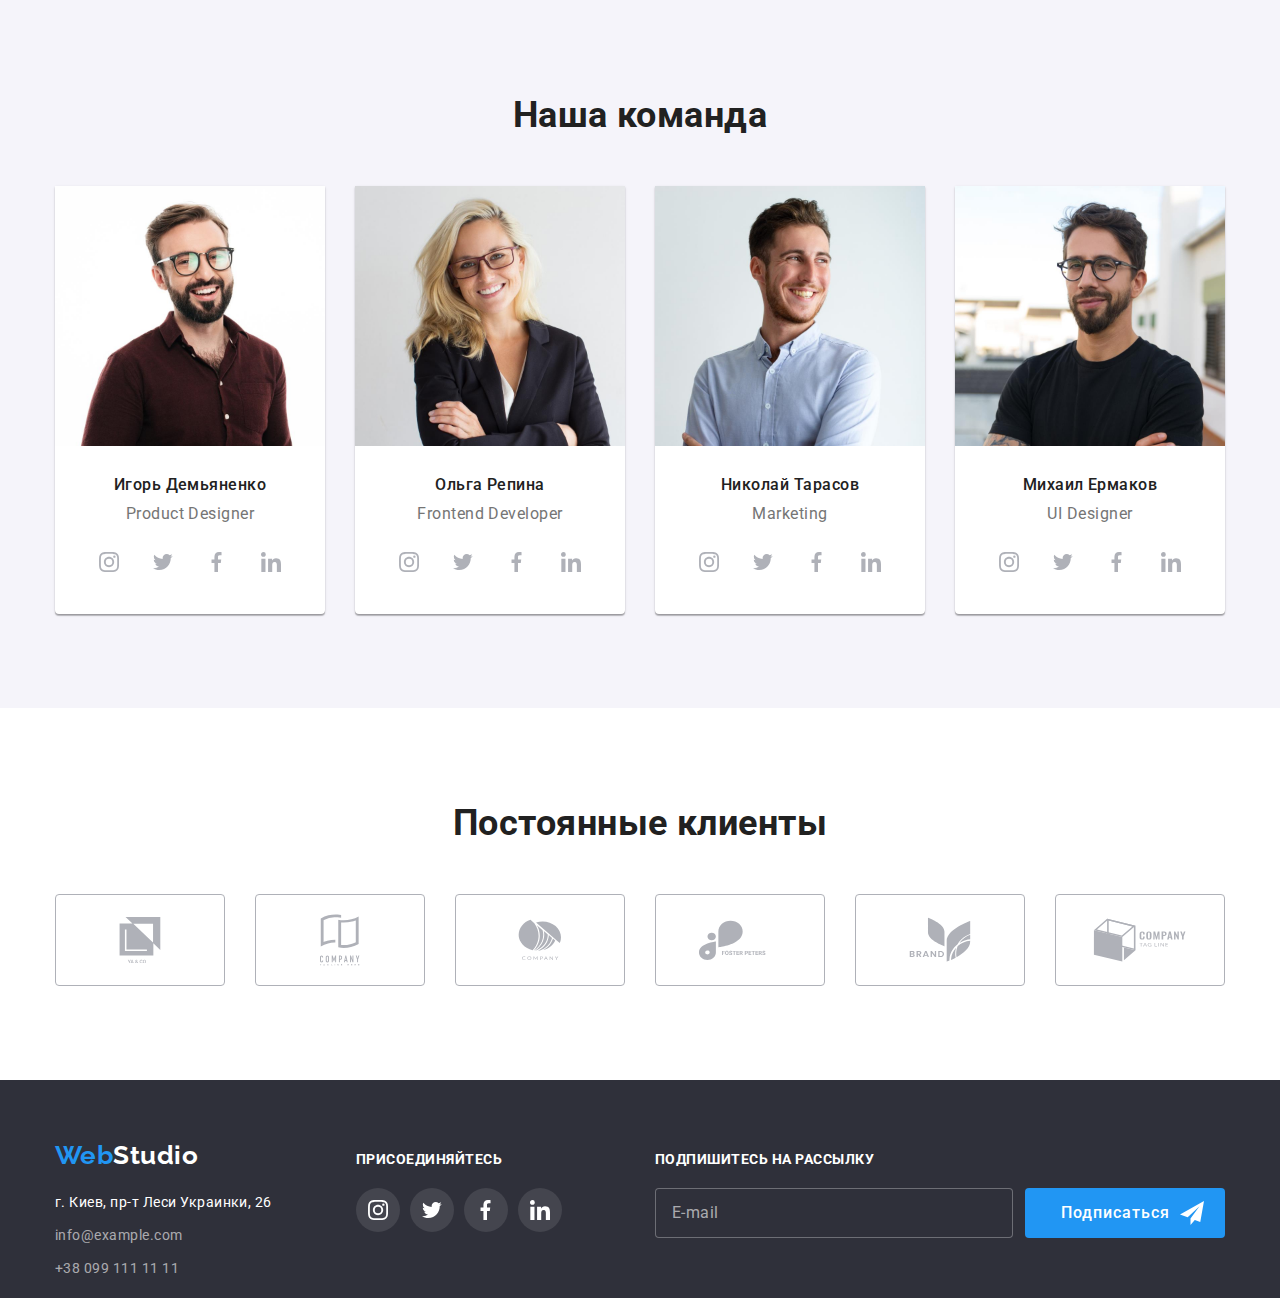
==== commit 7ced372a: "№6-ДЗ-1" ====
--- a/index.html
+++ b/index.html
@@ -340,6 +340,19 @@
                         </li>
                      </ul>
                 </div>
+                <div class="footer-subscrip">
+                    <p class="footer-third-title">ПОДПИШИТЕСЬ НА РАССЫЛКУ</p>
+                    <form class="footer-js-form">
+                        <label for="mail"></label>
+                        <input class="input-subscrip" type="email" name="mail" placeholder="E-mail" id="mail">
+
+                        <button class="btn-subscript" type="submit" >Подписаться
+                            <svg class="send-icon" width="24px" height="24px">
+                                <use href="./images/sprite-icon-send.svg#icon-icon-send"></use>
+                            </svg>
+                        </button>
+                    </form>
+                </div>
         </div>
     </footer>
     <div class="backdrop is-hidden" data-modal>
@@ -348,7 +361,31 @@
                 <svg class="modal-icon" width="18px" height="18px">
                 <use href="./images/symbol-exit.svg#icon-close-black-18dp-2-1" ></use>
             </svg>
-        </button>
+            </button>
+            <h3 class="form-title">Оставьте свои данные, мы вам перезвоним</h3>
+            <form class="modal-js-form">
+                <div class="modal-form">
+                    <label class="label-form" for="name"> Имя </label>
+                    <input class="modal-subscrip" type="name" name="name" id="name">
+                </div>
+                <div class="modal-form">
+                    <label class="label-form" for="tel">Телефон</label>
+                    <input class="modal-subscrip" type="tel" name="tel" id="tel">
+                </div>
+                <div class="modal-form">
+                    <label class="label-form" for="mail">Почта</label>
+                    <input class="modal-subscrip" type="email" name="mail" id="mail">
+                </div>
+                <div class="modal-form">
+                    <label class="label-form" for="comment">Комментарий</label>
+                    <textarea  class="comment-box" name="comment" placeholder="Введите текст" id="comment"  rows="10"></textarea>
+                </div>
+            <div class="checkbox">
+                <input class="input-checkbox-1" type="checkbox" name="label-checkbox" id="label-checkbox">
+                <label class="label-checkbox-1" for="label-checkbox">Соглашаюсь с рассылкой и принимаю <a href="" >Условия договора</a> </label>
+            </div>    
+        </form>
+        <button class="btn-send" type="submit">Отправить</button>
         </div>
     </div>
     <script src="./js/modal.js"></script>
--- a/css/styles.css
+++ b/css/styles.css
@@ -228,11 +228,14 @@
 }
 .hero-btn {
   display: inline-block;
-  padding: 10px 32px;
+  width: 200px;
+  height: 50px;
+  justify-content: center;
+  align-items: center;
+  text-align: center;
   font-weight: 500;
   font-size: 16px;
   line-height: 1.87;
-  align-items: center;
   letter-spacing: 0.06em;
   color: var(--white-color);
   background: var(--blue-light-color);
@@ -251,7 +254,9 @@
 
 .hero-btn,
 .mainhero-btn,
-.modal-exit {
+.modal-exit,
+.btn-subscript,
+.btn-send {
   cursor: pointer;
 }
 
@@ -560,6 +565,8 @@
   align-items: baseline;
 }
 .footer-boxlogo {
+  width: 231px;
+  height: 81px;
   margin-right: 70px;
 }
 
@@ -600,6 +607,78 @@
 .footer-social:hover,
 .footer-social:focus {
   background: var(--blue-light-color);
+}
+
+.footer-js-form {
+  display: flex;
+}
+.footer-js-form input::placeholder {
+  font-size: 16px;
+  line-height: 1.25;
+  letter-spacing: 0.03em;
+  color: rgba(255, 255, 255, 0.6);
+}
+.footer-icon {
+  width: 206px;
+  height: 80px;
+  margin-right: 93px;
+}
+
+.input-subscrip {
+  width: 358px;
+  height: 50px;
+  margin-right: 12px;
+  padding-left: 16px;
+  display: flex;
+  align-items: center;
+  font-size: 16px;
+  line-height: 1.25;
+  letter-spacing: 0.03em;
+  color: var(--white-color);
+  border: 1px solid rgba(255, 255, 255, 0.3);
+  box-sizing: border-box;
+  border-radius: 4px;
+  background-color: var(--black-blue-color);
+
+  transition-property: border, filter;
+  transition-duration: 250ms;
+  transition-timing-function: cubic-bezier(0.4, 0, 0.2, 1);
+}
+
+.input-subscrip:hover,
+.input-subscrip:focus {
+  filter: drop-shadow(0px 4px 4px rgba(0, 0, 0, 0.15));
+}
+
+.btn-subscript {
+  display: flex;
+  justify-content: center;
+  align-items: center;
+  padding-left: 36px;
+  padding-right: 21px;
+  font-weight: 500;
+  font-size: 16px;
+  line-height: 1.87;
+  letter-spacing: 0.06em;
+  color: var(--white-color);
+  background: var(--blue-light-color);
+  border: 0px;
+  border-radius: 4px;
+
+  transition-property: background, box-shadow;
+  transition-duration: 250ms;
+  transition-timing-function: cubic-bezier(0.4, 0, 0.2, 1);
+}
+.btn-subscript:hover,
+.btn-subscript:focus {
+  background: rgb(29, 125, 204);
+  box-shadow: 0px 4px 4px rgba(0, 0, 0, 0.15);
+}
+.send-icon {
+  margin-left: 10px;
+  color: var(--white-color);
+
+  fill: currentColor;
 }
 /*---------ПОРТФОЛИО-MAIN--------------*/
 
@@ -758,16 +837,17 @@
 
   opacity: 1;
 
-  transition-property: opasity;
-  transition-duration: 5s;
+  transition-property: background;
+  transition-duration: 750ms;
   transition-timing-function: cubic-bezier(0.4, 0, 0.2, 1);
 }
 
 .modal {
   position: absolute;
+  text-align: center;
+  padding: 40px;
   top: 50%;
   left: 50%;
-
   min-width: 528px;
   min-height: 581px;
   background: var(--white-color);
@@ -790,6 +870,7 @@
   right: 8px;
   height: 30px;
   width: 30px;
+  margin: 0;
   display: flex;
   justify-content: center;
   align-items: center;
@@ -797,4 +878,96 @@
   background: var(--white-color);
   border: 1px solid rgba(0, 0, 0, 0.1);
 }
+.modal-form {
+  display: flex;
+  flex-direction: column;
+  font-size: 12px;
+  line-height: 1.16;
+  letter-spacing: 0.01em;
+  color: var(--grey-color);
+  margin-bottom: 10px;
+}
+.modal-form:last-child {
+  margin-bottom: 0;
+}
+.modal-form label {
+  margin-bottom: 4px;
+  text-align: start;
+}
+.modal-form input {
+  margin: 0;
+  padding: 11px 12px;
+  border: 1px solid rgba(33, 33, 33, 0.2);
+  border-radius: 4px;
+}
+.form-title {
+  margin-bottom: 12px;
+  font-weight: 700;
+  font-size: 20px;
+  line-height: 1.15;
+  text-align: center;
+  letter-spacing: 0.03em;
+
+  color: var(--black-light-color);
+}
+.modal-form textarea {
+  margin: 0;
+  padding: 11px 16px;
+  border: 1px solid rgba(33, 33, 33, 0.2);
+  border-radius: 4px;
+}
+.label-form {
+  margin-bottom: 4px;
+}
+.comment-box {
+  resize: none;
+}
+.modal-form textarea::placeholder {
+  font-size: 12px;
+  line-height: 14px;
+  letter-spacing: 0.01em;
+  color: rgba(117, 117, 117, 0.5);
+}
+.checkbox {
+  margin-top: 20px;
+  margin-bottom: 30px;
+  display: flex;
+  justify-content: center;
+  align-items: center;
+}
+.input-checkbox-1 {
+  width: 16px;
+  height: 15px;
+  background: var(--black-light-color);
+}
+.label-checkbox-1 {
+  margin-left: 8.38px;
+  font-size: 14px;
+  line-height: 1.71;
+  letter-spacing: 0.03em;
+  color: var(--grey-color);
+}
+.btn-send {
+  display: inline-block;
+  padding: 0px;
+  width: 200px;
+  height: 50px;
+  font-weight: 500;
+  font-size: 16px;
+  line-height: 1.87;
+  letter-spacing: 0.06em;
+  color: var(--white-color);
+  background: var(--blue-light-color);
+  border: 0px;
+  border-radius: 4px;
+
+  transition-property: background, box-shadow;
+  transition-duration: 250ms;
+  transition-timing-function: cubic-bezier(0.4, 0, 0.2, 1);
+}
+.btn-send:hover,
+.btn-send:focus {
+  background: rgb(29, 125, 204);
+  box-shadow: 0px 4px 4px rgba(0, 0, 0, 0.15);
+}
 /*-----------DONE----------------*/
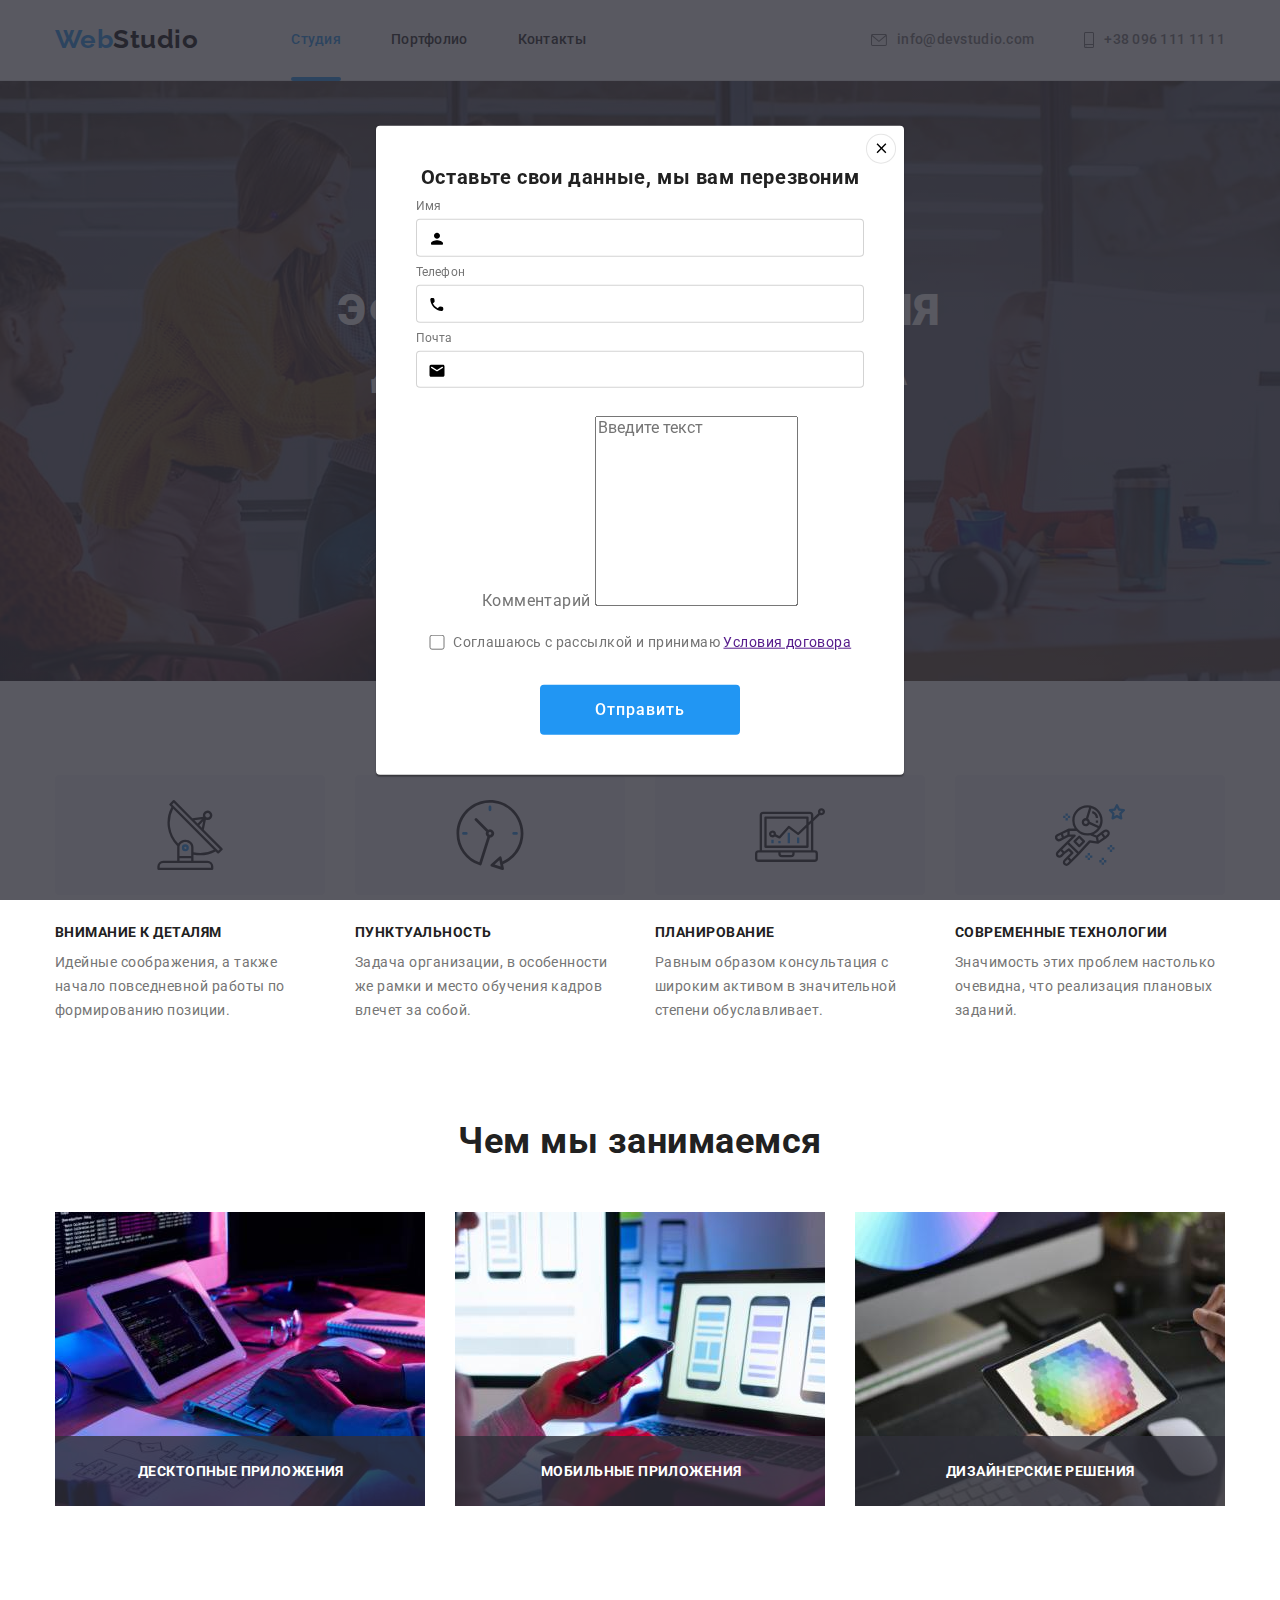
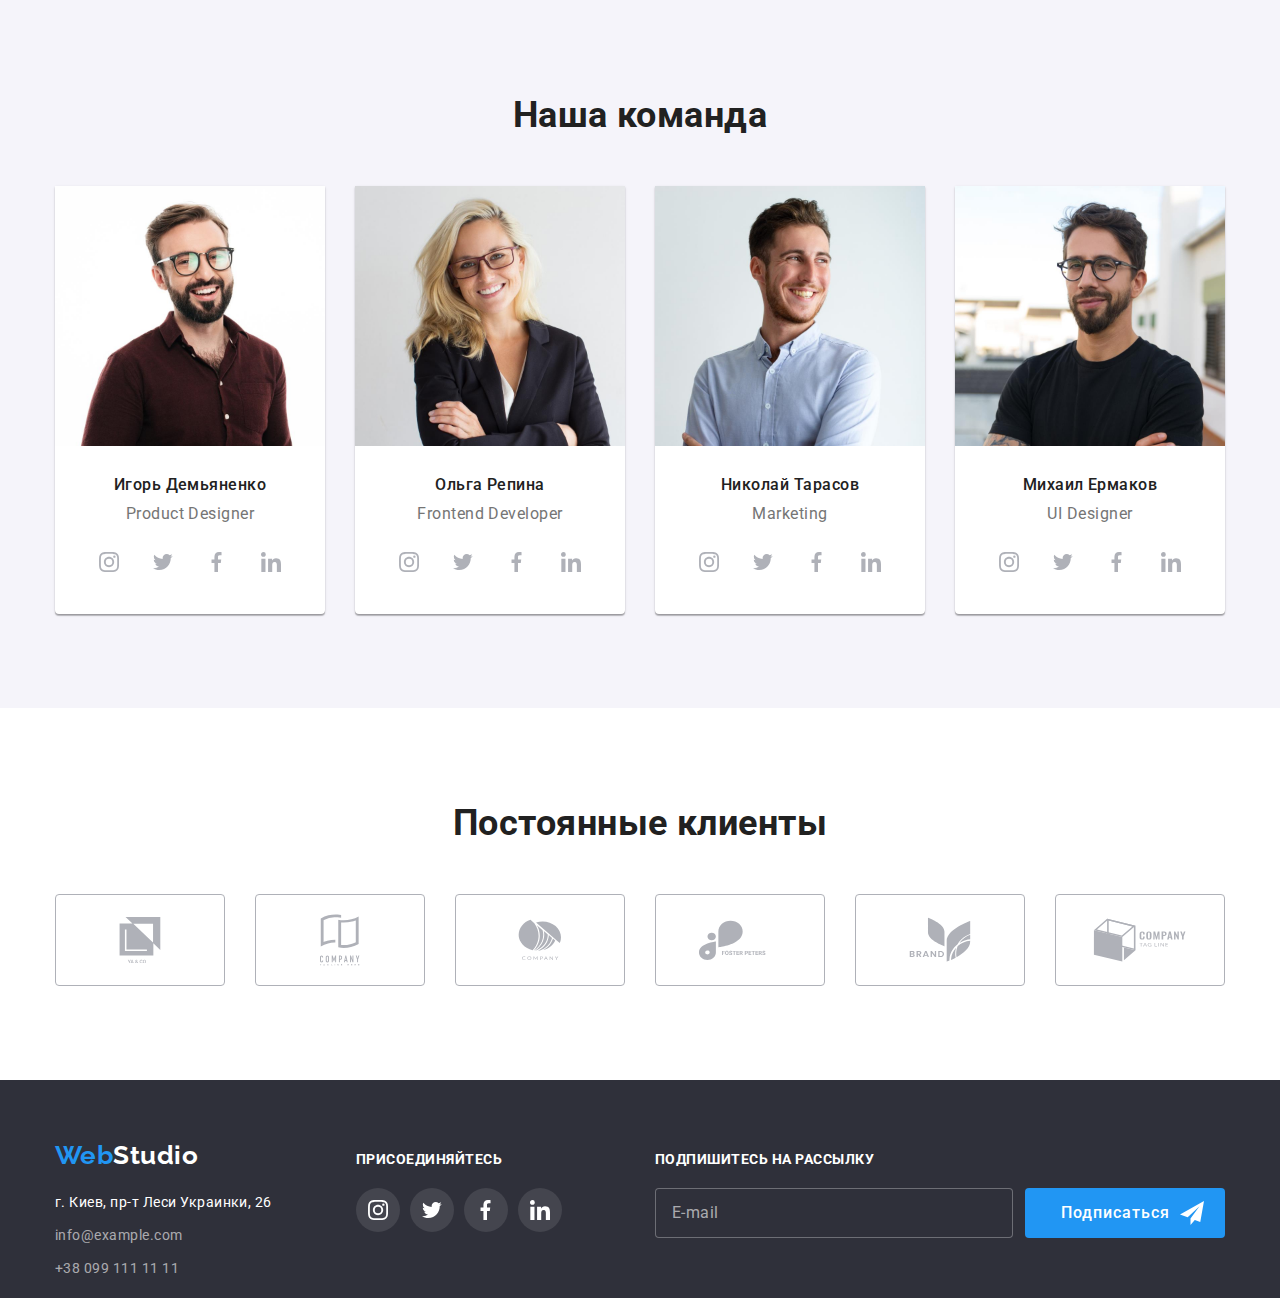
==== commit 50478ef7: "№6-дз- част1" ====
--- a/index.html
+++ b/index.html
@@ -348,14 +348,14 @@
 
                         <button class="btn-subscript" type="submit" >Подписаться
                             <svg class="send-icon" width="24px" height="24px">
-                                <use href="./images/sprite-icon-send.svg#icon-icon-send"></use>
+                                <use href="./images/icons.svg#icon-icon-send"></use>
                             </svg>
                         </button>
                     </form>
                 </div>
         </div>
     </footer>
-    <div class="backdrop is-hidden" data-modal>
+    <div class="backdrop " data-modal>
         <div class="modal">
             <button  class="modal-exit" type="button" data-modal-close>
                 <svg class="modal-icon" width="18px" height="18px">
@@ -365,19 +365,31 @@
             <h3 class="form-title">Оставьте свои данные, мы вам перезвоним</h3>
             <form class="modal-js-form">
                 <div class="modal-form">
-                    <label class="label-form" for="name"> Имя </label>
                     <input class="modal-subscrip" type="name" name="name" id="name">
+                    <span class="icons">
+                    <svg class="icons-modal" width="18px" height="18px">
+                        <use href="./images/icons.svg#icon-person-black"></use>
+                    </svg></span>
+                     <label class="label-form" for="name"> Имя </label>
                 </div>
                 <div class="modal-form">
-                    <label class="label-form" for="tel">Телефон</label>
                     <input class="modal-subscrip" type="tel" name="tel" id="tel">
+                    <span class="icons">
+                        <svg class="icons-modal" width="18px" height="18px">
+                            <use href="./images/icons.svg#icon-phone-black"></use>
+                        </svg></span>
+                     <label class="label-form" for="tel">Телефон</label>
                 </div>
                 <div class="modal-form">
-                    <label class="label-form" for="mail">Почта</label>
                     <input class="modal-subscrip" type="email" name="mail" id="mail">
-                </div>
-                <div class="modal-form">
-                    <label class="label-form" for="comment">Комментарий</label>
+                    <span class="icons">
+                        <svg class="icons-modal" width="18px" height="18px">
+                            <use href="./images/icons.svg#icon-email-black"></use>
+                        </svg></span>
+                     <label class="label-form" for="mail">Почта</label>
+                </div>
+                <div class="">
+                    <label class="labe" for="comment">Комментарий</label>
                     <textarea  class="comment-box" name="comment" placeholder="Введите текст" id="comment"  rows="10"></textarea>
                 </div>
             <div class="checkbox">
--- a/css/styles.css
+++ b/css/styles.css
@@ -879,13 +879,14 @@
   border: 1px solid rgba(0, 0, 0, 0.1);
 }
 .modal-form {
+  position: relative;
   display: flex;
   flex-direction: column;
   font-size: 12px;
   line-height: 1.16;
   letter-spacing: 0.01em;
   color: var(--grey-color);
-  margin-bottom: 10px;
+  margin-bottom: 28px;
 }
 .modal-form:last-child {
   margin-bottom: 0;
@@ -896,12 +897,12 @@
 }
 .modal-form input {
   margin: 0;
-  padding: 11px 12px;
+  padding: 11px 42px;
   border: 1px solid rgba(33, 33, 33, 0.2);
   border-radius: 4px;
 }
 .form-title {
-  margin-bottom: 12px;
+  margin-bottom: 30px;
   font-weight: 700;
   font-size: 20px;
   line-height: 1.15;
@@ -909,6 +910,19 @@
   letter-spacing: 0.03em;
 
   color: var(--black-light-color);
+}
+.label-form {
+  position: absolute;
+  top: -50%;
+  left: 0;
+}
+.modal-subscrip:hover {
+  border: 1px solid #2196f3;
+}
+.modal-subscrip,
+.icons,
+.label-form {
+  cursor: pointer;
 }
 .modal-form textarea {
   margin: 0;
@@ -916,9 +930,7 @@
   border: 1px solid rgba(33, 33, 33, 0.2);
   border-radius: 4px;
 }
-.label-form {
-  margin-bottom: 4px;
-}
+
 .comment-box {
   resize: none;
 }
@@ -970,4 +982,14 @@
   background: rgb(29, 125, 204);
   box-shadow: 0px 4px 4px rgba(0, 0, 0, 0.15);
 }
+.icons {
+  position: absolute;
+  top: 11px;
+  left: 12px;
+  display: inline-block;
+}
+.icons-modal {
+  color: var(--black-color);
+  fill: currentColor;
+}
 /*-----------DONE----------------*/
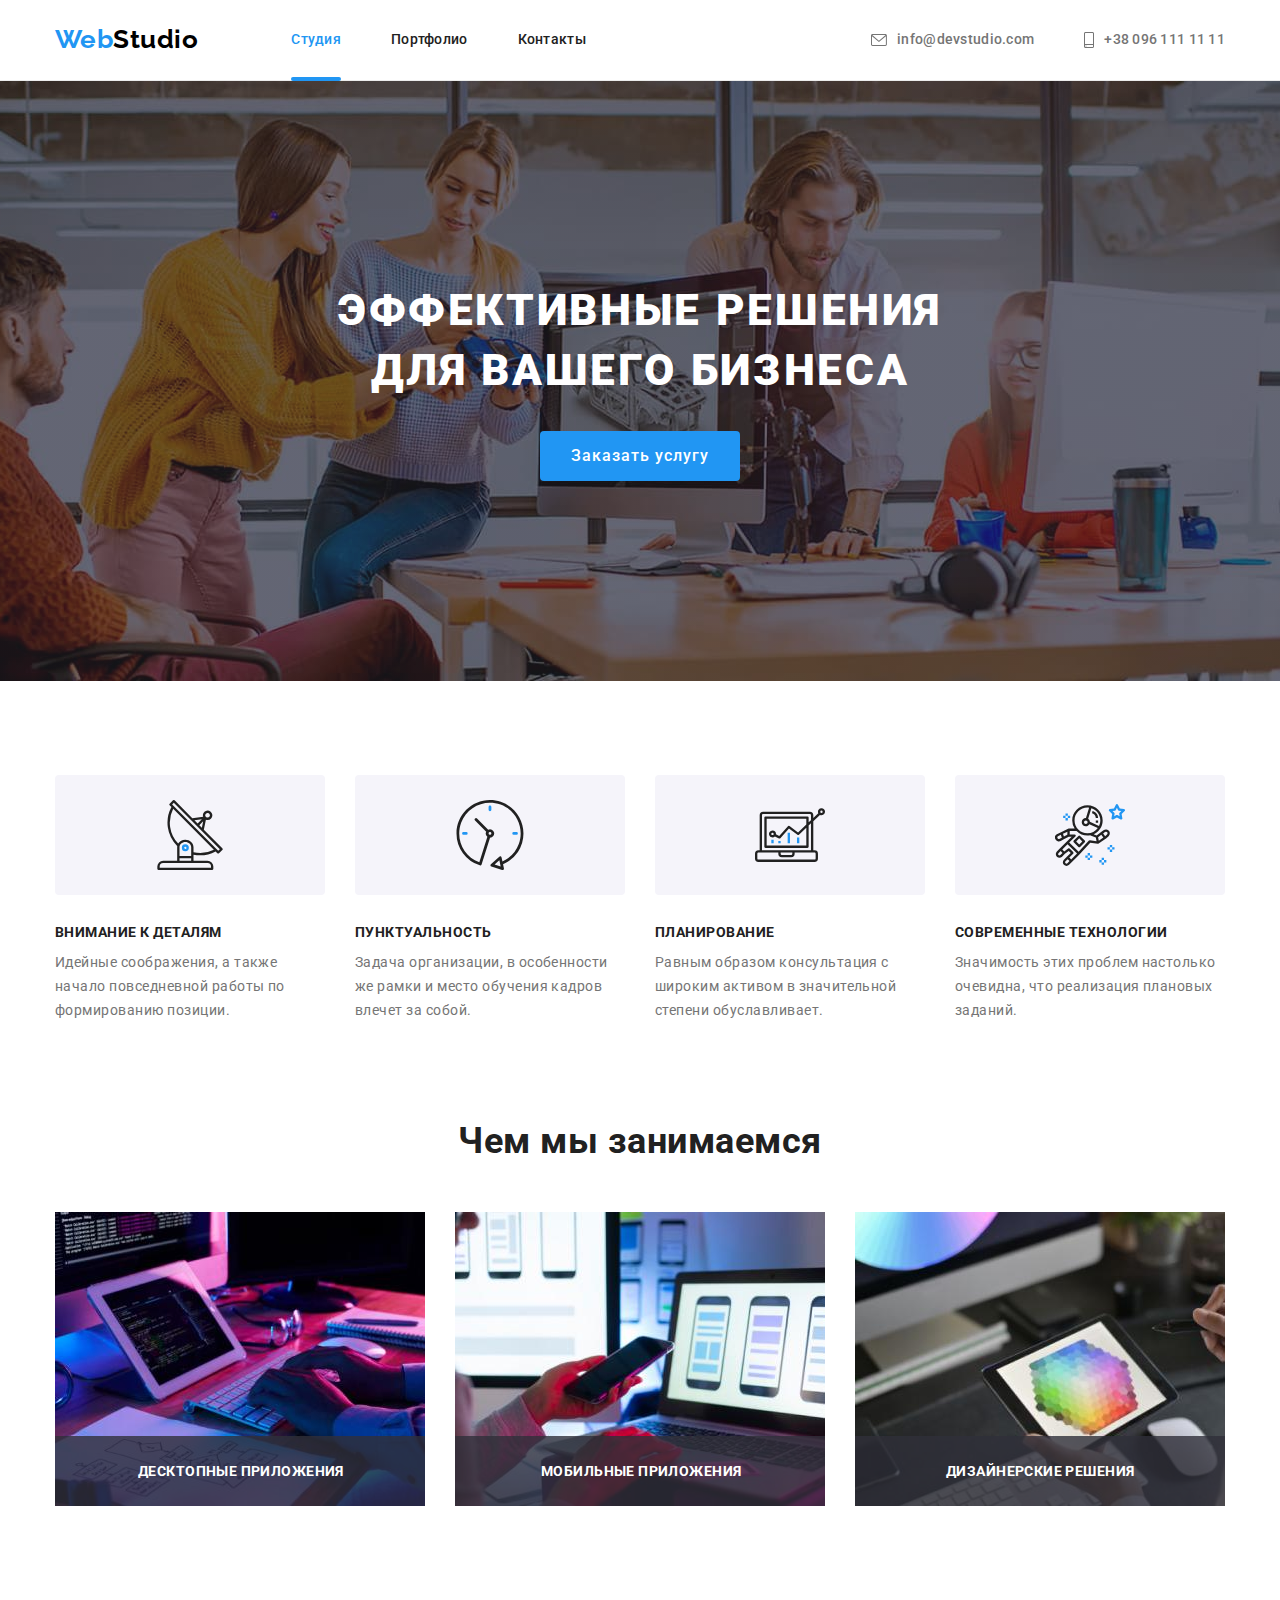
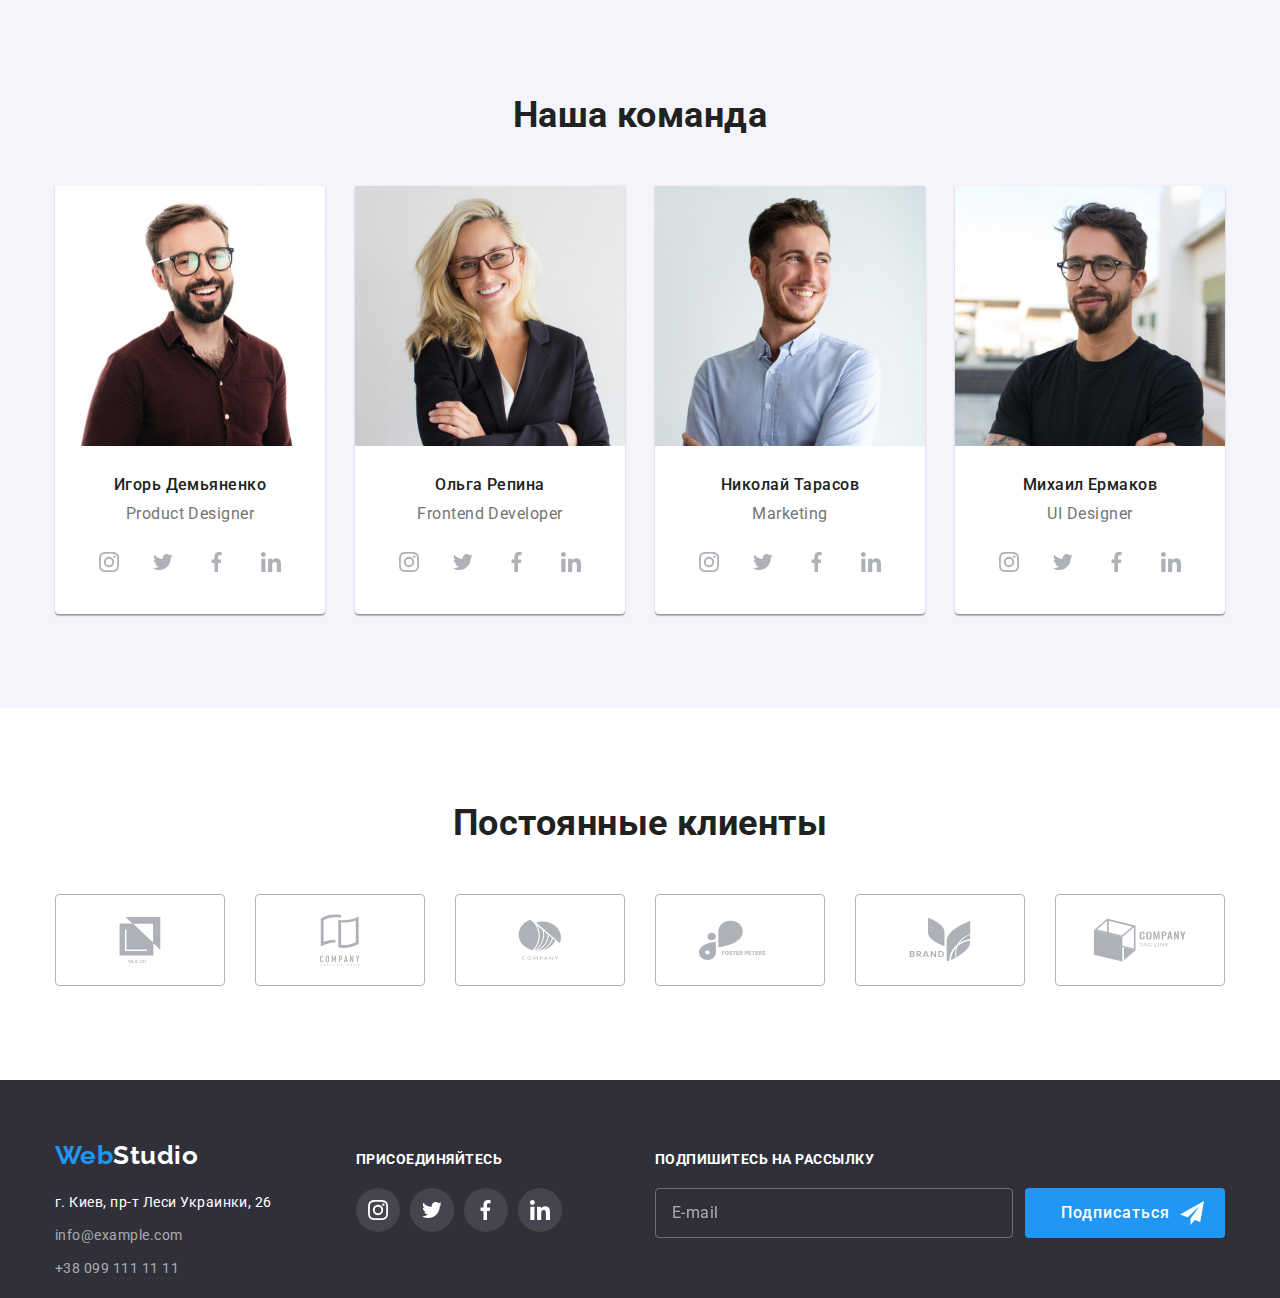
==== commit afda3465: "№6-ДЗ" ====
--- a/index.html
+++ b/index.html
@@ -355,7 +355,7 @@
                 </div>
         </div>
     </footer>
-    <div class="backdrop " data-modal>
+    <div class="backdrop is-hidden" data-modal>
         <div class="modal">
             <button  class="modal-exit" type="button" data-modal-close>
                 <svg class="modal-icon" width="18px" height="18px">
@@ -363,43 +363,56 @@
             </svg>
             </button>
             <h3 class="form-title">Оставьте свои данные, мы вам перезвоним</h3>
-            <form class="modal-js-form">
-                <div class="modal-form">
-                    <input class="modal-subscrip" type="name" name="name" id="name">
-                    <span class="icons">
-                    <svg class="icons-modal" width="18px" height="18px">
-                        <use href="./images/icons.svg#icon-person-black"></use>
-                    </svg></span>
-                     <label class="label-form" for="name"> Имя </label>
-                </div>
-                <div class="modal-form">
-                    <input class="modal-subscrip" type="tel" name="tel" id="tel">
-                    <span class="icons">
+            <form class="js-form">
+                <div class="modal-js-form">
+                 <label class="label-form" for="name"> Имя </label>
+                    <div class="modal-form">
+                        <input class="modal-subscrip" type="text" name="name" id="name">
                         <svg class="icons-modal" width="18px" height="18px">
-                            <use href="./images/icons.svg#icon-phone-black"></use>
-                        </svg></span>
-                     <label class="label-form" for="tel">Телефон</label>
-                </div>
-                <div class="modal-form">
-                    <input class="modal-subscrip" type="email" name="mail" id="mail">
-                    <span class="icons">
-                        <svg class="icons-modal" width="18px" height="18px">
-                            <use href="./images/icons.svg#icon-email-black"></use>
-                        </svg></span>
-                     <label class="label-form" for="mail">Почта</label>
-                </div>
-                <div class="">
-                    <label class="labe" for="comment">Комментарий</label>
-                    <textarea  class="comment-box" name="comment" placeholder="Введите текст" id="comment"  rows="10"></textarea>
-                </div>
-            <div class="checkbox">
-                <input class="input-checkbox-1" type="checkbox" name="label-checkbox" id="label-checkbox">
-                <label class="label-checkbox-1" for="label-checkbox">Соглашаюсь с рассылкой и принимаю <a href="" >Условия договора</a> </label>
-            </div>    
-        </form>
-        <button class="btn-send" type="submit">Отправить</button>
-        </div>
-    </div>
+                            <use href="./images/icons.svg#icon-person-black"></use>
+                        </svg>  
+                    </div>
+                </div>
+                 <div class="modal-js-form">
+                    <label class="label-form" for="tel">Телефон</label>
+                       <div class="modal-form">
+                        <input class="modal-subscrip" type="tel" name="tel" id="tel">
+                            <svg class="icons-modal" width="18px" height="18px">
+                                <use href="./images/icons.svg#icon-phone-black"></use>
+                            </svg>
+                        </div>
+                </div>
+                <div class="modal-js-form">
+                    <label class="label-form" for="email">Почта</label>
+                      <div class="modal-form">
+                        <input class="modal-subscrip" type="email" name="mail" id="email">
+                            <svg class="icons-modal" width="18px" height="18px">
+                                <use href="./images/icons.svg#icon-email-black"></use>
+                            </svg>
+                        </div>
+                </div>
+                <div class="modal-textarea">
+                    <label class="label-form" for="comment">Комментарий</label>
+                    <textarea  class="comment-box" name="comment" placeholder="Введите текст" id="comment" ></textarea>
+                </div>
+                
+                   <div class="modal-checkbox">
+                        <input 
+                            class="input-checkbox visually-hidden"  
+                            type="checkbox" 
+                            name="policy" 
+                            id="checkbox1" >
+                        <label class="label-checkbox" for="checkbox1">
+                            <span>
+                            <svg class="icons-check" width="13px" height="11px">
+                                <use href="./images/icons.svg#icon-send-ok"></use>
+                            </svg></span>Соглашаюсь с рассылкой и принимаю <a href="/" class="check-text">Условия договора</a></label>
+                    </div>    
+        
+                 <button class="btn-send modal-btn" type="submit">Отправить</button>
+            </form>
+            </div>
+     </div>
     <script src="./js/modal.js"></script>
 </body>
 </html>--- a/css/styles.css
+++ b/css/styles.css
@@ -75,7 +75,13 @@
 .link {
   text-decoration: none;
 }
-
+.visually-hidden {
+  position: absolute;
+  clip: rect(0 0 0 0);
+  width: 1px;
+  height: 1px;
+  margin: -1px;
+}
 /*-----1 блок - логотип, посилання------*/
 .header {
   margin-left: auto;
@@ -373,7 +379,7 @@
 }
 .about-title {
   margin-bottom: 50px;
-  font-weight: 700px;
+  font-weight: 700;
   font-size: 36px;
   line-height: 1.17;
   text-align: center;
@@ -634,20 +640,22 @@
   font-size: 16px;
   line-height: 1.25;
   letter-spacing: 0.03em;
+  outline: none;
   color: var(--white-color);
   border: 1px solid rgba(255, 255, 255, 0.3);
   box-sizing: border-box;
   border-radius: 4px;
-  background-color: var(--black-blue-color);
-
-  transition-property: border, filter;
+  filter: drop-shadow(0px 4px 4px rgba(0, 0, 0, 0.15));
+  background-color: transparent;
+
+  transition-property: border-color;
   transition-duration: 250ms;
   transition-timing-function: cubic-bezier(0.4, 0, 0.2, 1);
 }
 
 .input-subscrip:hover,
 .input-subscrip:focus {
-  filter: drop-shadow(0px 4px 4px rgba(0, 0, 0, 0.15));
+  border-color: var(--blue-light-color);
 }
 
 .btn-subscript {
@@ -710,7 +718,6 @@
   background-color: var(--white-light-color);
   border: 0px;
   border-radius: 4px;
-  box-shadow: 0;
 
   transition-property: background-color, color, box-shadow;
   transition-duration: 250ms;
@@ -754,7 +761,6 @@
 .mainhero-card {
   display: block;
   overflow: hidden;
-  box-shadow: 0;
 
   transition-property: box-shadow;
   transition-duration: 750ms;
@@ -834,7 +840,6 @@
   width: 100%;
   height: 100%;
   background: rgba(47, 48, 58, 0.8);
-
   opacity: 1;
 
   transition-property: background;
@@ -844,7 +849,6 @@
 
 .modal {
   position: absolute;
-  text-align: center;
   padding: 40px;
   top: 50%;
   left: 50%;
@@ -875,93 +879,184 @@
   justify-content: center;
   align-items: center;
   border-radius: 50%;
-  background: var(--white-color);
+  background: transparent;
   border: 1px solid rgba(0, 0, 0, 0.1);
-}
-.modal-form {
-  position: relative;
-  display: flex;
-  flex-direction: column;
+
+  transition-property: border-color;
+  transition-duration: 250ms;
+  transition-timing-function: cubic-bezier(0.4, 0, 0.2, 1);
+}
+.modal-exit:hover svg {
+  color: var(--blue-light-color);
+}
+.modal-exit:hover {
+  border-color: var(--blue-light-color);
+}
+
+.modal-icon {
+  color: var(--black-color);
+  fill: currentColor;
+
+  transition-property: color;
+  transition-duration: 250ms;
+  transition-timing-function: cubic-bezier(0.4, 0, 0.2, 1);
+}
+
+.form-title {
+  margin-bottom: 12px;
+  font-weight: 900;
+  font-size: 20px;
+  line-height: 1.15;
+  text-align: center;
+  letter-spacing: 0.03em;
+  color: var(--black-light-color);
+}
+
+.modal-js-form {
+  margin-bottom: 10px;
+}
+.label-form {
+  margin-bottom: 4px;
   font-size: 12px;
   line-height: 1.16;
   letter-spacing: 0.01em;
   color: var(--grey-color);
-  margin-bottom: 28px;
-}
-.modal-form:last-child {
-  margin-bottom: 0;
-}
-.modal-form label {
-  margin-bottom: 4px;
-  text-align: start;
-}
-.modal-form input {
-  margin: 0;
-  padding: 11px 42px;
+}
+.modal-form {
+  position: relative;
+}
+.modal-form,
+.modal-subscrip,
+.icons-modal,
+.comment-box,
+.label-form {
+  cursor: pointer;
+}
+
+.modal-subscrip {
+  width: 100%;
+  height: 40px;
+  padding-left: 42px;
+  outline: none;
   border: 1px solid rgba(33, 33, 33, 0.2);
   border-radius: 4px;
-}
-.form-title {
-  margin-bottom: 30px;
-  font-weight: 700;
-  font-size: 20px;
-  line-height: 1.15;
-  text-align: center;
-  letter-spacing: 0.03em;
-
-  color: var(--black-light-color);
-}
-.label-form {
+  background-color: transparent;
+}
+.modal-subscrip:focus + .icons-modal {
+  color: var(--blue-light-color);
+
+  transition-property: color;
+  transition-duration: 250ms;
+  transition-timing-function: cubic-bezier(0.4, 0, 0.2, 1);
+}
+.modal-subscrip:focus {
+  border-color: var(--blue-light-color);
+
+  transition-property: border-color;
+  transition-duration: 250ms;
+  transition-timing-function: cubic-bezier(0.4, 0, 0.2, 1);
+}
+
+.icons-modal {
   position: absolute;
-  top: -50%;
-  left: 0;
-}
-.modal-subscrip:hover {
-  border: 1px solid #2196f3;
-}
-.modal-subscrip,
-.icons,
-.label-form {
-  cursor: pointer;
-}
-.modal-form textarea {
-  margin: 0;
-  padding: 11px 16px;
-  border: 1px solid rgba(33, 33, 33, 0.2);
-  border-radius: 4px;
-}
-
+  top: 11px;
+  left: 12px;
+  display: inline-block;
+  color: var(--black-color);
+  fill: currentColor;
+
+  transition-property: color;
+  transition-duration: 250ms;
+  transition-timing-function: cubic-bezier(0.4, 0, 0.2, 1);
+}
+
+.modal-textarea {
+  margin-bottom: 20px;
+}
 .comment-box {
   resize: none;
-}
-.modal-form textarea::placeholder {
+  width: 100%;
+  height: 120px;
+  padding: 12px 16px;
+  outline: none;
+  border: 1px solid rgba(33, 33, 33, 0.2);
+  box-sizing: border-box;
+  border-radius: 4px;
+
+  transition-property: border-color;
+  transition-duration: 250ms;
+  transition-timing-function: cubic-bezier(0.4, 0, 0.2, 1);
+}
+.comment-box:focus {
+  border-color: var(--blue-light-color);
+}
+.comment-box::placeholder {
   font-size: 12px;
   line-height: 14px;
   letter-spacing: 0.01em;
   color: rgba(117, 117, 117, 0.5);
 }
-.checkbox {
-  margin-top: 20px;
+.modal-checkbox {
   margin-bottom: 30px;
-  display: flex;
-  justify-content: center;
-  align-items: center;
-}
-.input-checkbox-1 {
+}
+
+.input-checkbox {
   width: 16px;
   height: 15px;
   background: var(--black-light-color);
 }
-.label-checkbox-1 {
-  margin-left: 8.38px;
+.label-checkbox {
+  display: flex;
+  justify-content: center;
+  align-items: center;
   font-size: 14px;
   line-height: 1.71;
   letter-spacing: 0.03em;
   color: var(--grey-color);
 }
+.check-text {
+  margin-left: 3px;
+  text-decoration-line: underline;
+  color: var(--blue-light-color);
+}
+.label-checkbox span {
+  width: 16px;
+  height: 15px;
+  margin-right: 8.38px;
+  border: 1px solid #212121;
+  border-radius: 2px;
+  display: flex;
+  justify-content: center;
+  align-items: center;
+}
+.icons-check {
+  color: var(--white-color);
+  fill: currentColor;
+}
+.input-checkbox:checked + .label-checkbox span {
+  background: var(--blue-light-color);
+  border: none;
+}
+
+/*--Через before--------
+.label-checkbox::before {
+  content: "";
+  display: block;
+  width: 16px;
+  height: 15px;
+  margin-right: 8.38px;
+  border: 1px solid #212121;
+  border-radius: 2px;
+}
+.input-checkbox:checked + .label-checkbox::before {
+  background-image: url(../images/icon\ check.svg);
+  background-position: center;
+  background-size: cover;
+  background-repeat: no-repeat;
+  border: none;
+}--*/
+
 .btn-send {
-  display: inline-block;
-  padding: 0px;
   width: 200px;
   height: 50px;
   font-weight: 500;
@@ -982,14 +1077,8 @@
   background: rgb(29, 125, 204);
   box-shadow: 0px 4px 4px rgba(0, 0, 0, 0.15);
 }
-.icons {
-  position: absolute;
-  top: 11px;
-  left: 12px;
-  display: inline-block;
-}
-.icons-modal {
-  color: var(--black-color);
-  fill: currentColor;
+.modal-btn {
+  display: block;
+  margin: 0 auto;
 }
 /*-----------DONE----------------*/
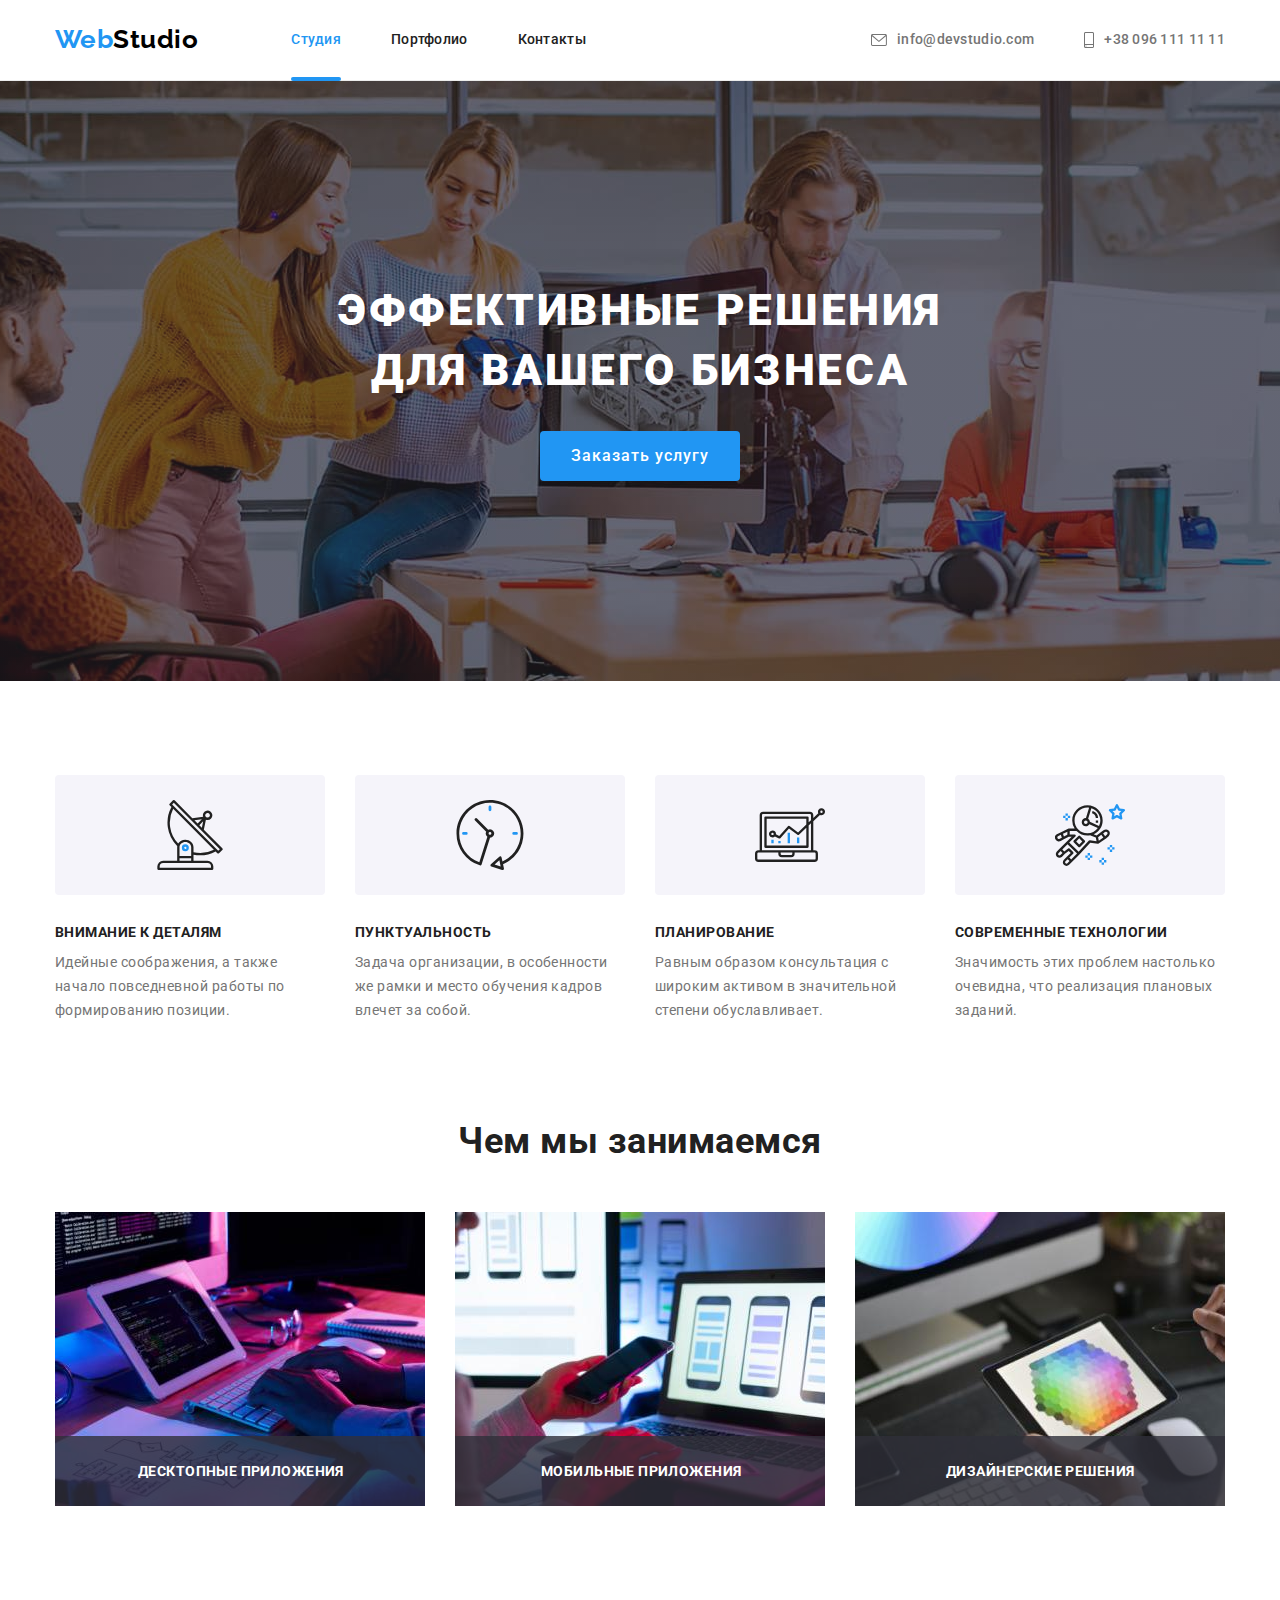
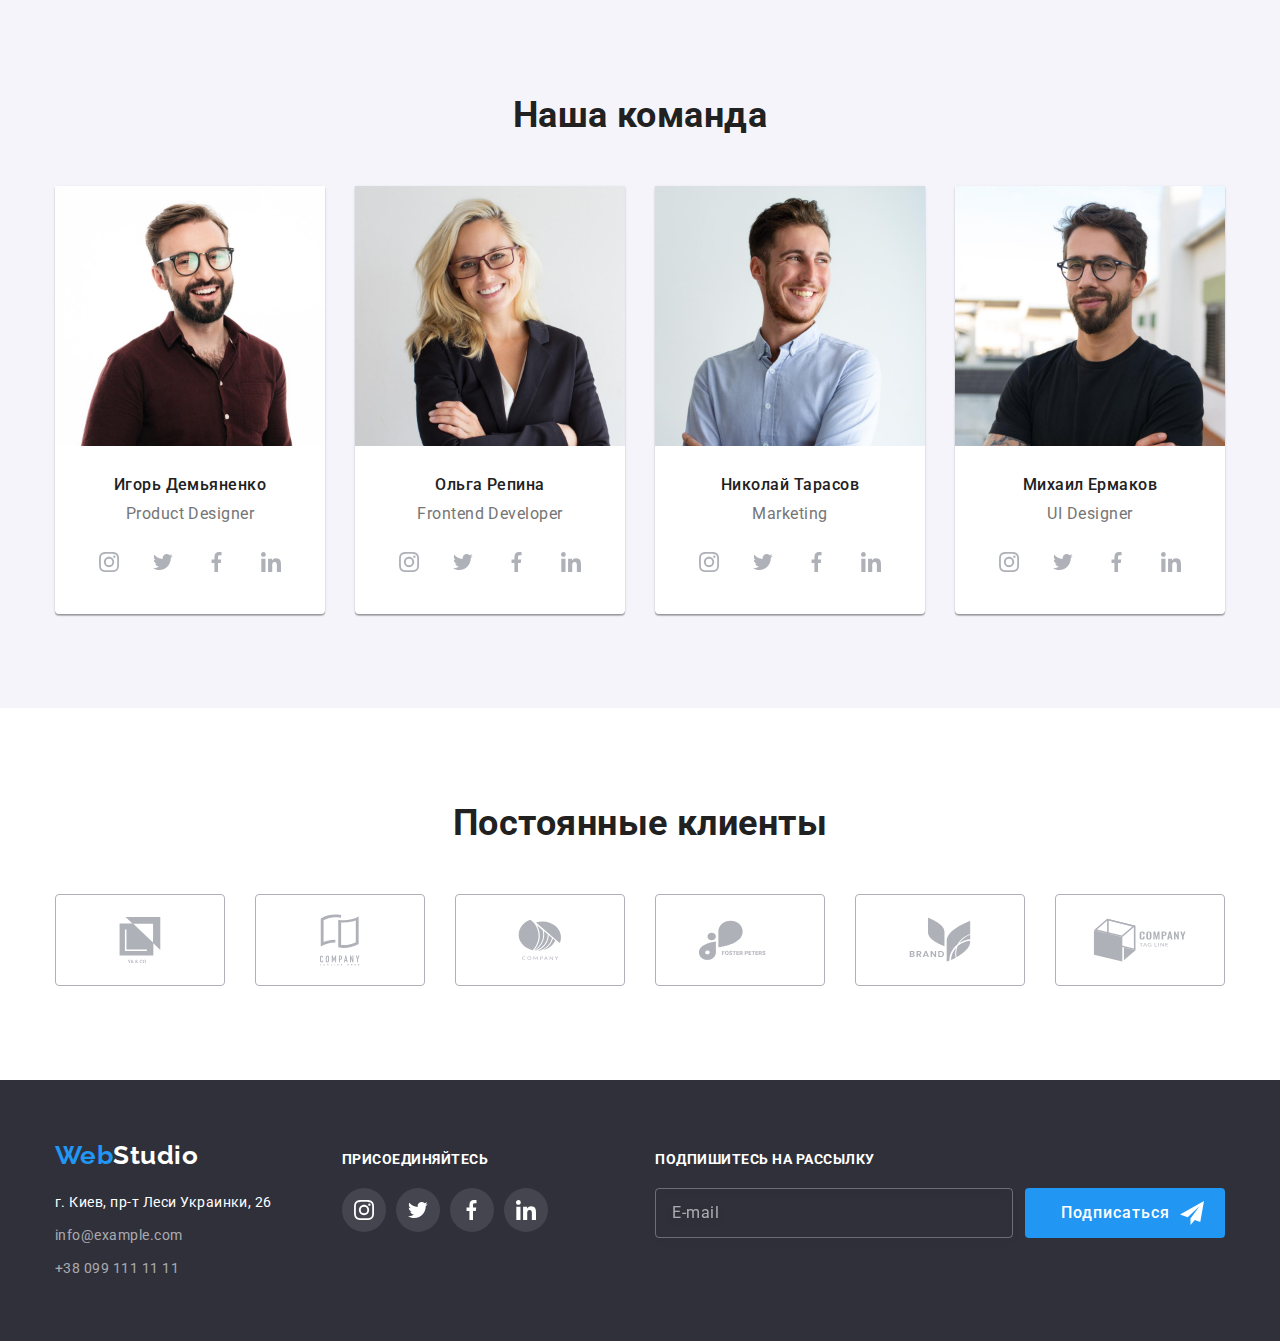
==== commit c7c097bd: "№6-ДЗ - з правками остаточна" ====
--- a/index.html
+++ b/index.html
@@ -362,7 +362,7 @@
                 <use href="./images/symbol-exit.svg#icon-close-black-18dp-2-1" ></use>
             </svg>
             </button>
-            <h3 class="form-title">Оставьте свои данные, мы вам перезвоним</h3>
+            <p class="form-title">Оставьте свои данные, мы вам перезвоним</p>
             <form class="js-form">
                 <div class="modal-js-form">
                  <label class="label-form" for="name"> Имя </label>
--- a/css/styles.css
+++ b/css/styles.css
@@ -571,8 +571,6 @@
   align-items: baseline;
 }
 .footer-boxlogo {
-  width: 231px;
-  height: 81px;
   margin-right: 70px;
 }
 
@@ -625,9 +623,7 @@
   color: rgba(255, 255, 255, 0.6);
 }
 .footer-icon {
-  width: 206px;
-  height: 80px;
-  margin-right: 93px;
+  margin-right: auto;
 }
 
 .input-subscrip {
@@ -839,7 +835,7 @@
   left: 0px;
   width: 100%;
   height: 100%;
-  background: rgba(47, 48, 58, 0.8);
+  background: rgba(47, 48, 58, 0.5);
   opacity: 1;
 
   transition-property: background;
@@ -886,10 +882,12 @@
   transition-duration: 250ms;
   transition-timing-function: cubic-bezier(0.4, 0, 0.2, 1);
 }
-.modal-exit:hover svg {
+.modal-exit:hover svg,
+.modal-exit:focus svg {
   color: var(--blue-light-color);
 }
-.modal-exit:hover {
+.modal-exit:hover,
+.modal-exit:focus {
   border-color: var(--blue-light-color);
 }
 
@@ -916,6 +914,7 @@
   margin-bottom: 10px;
 }
 .label-form {
+  display: block;
   margin-bottom: 4px;
   font-size: 12px;
   line-height: 1.16;
@@ -959,8 +958,9 @@
 
 .icons-modal {
   position: absolute;
-  top: 11px;
-  left: 12px;
+  top: 0px;
+  left: 0px;
+  transform: translate(50%, 50%);
   display: inline-block;
   color: var(--black-color);
   fill: currentColor;
@@ -974,6 +974,7 @@
   margin-bottom: 20px;
 }
 .comment-box {
+  display: block;
   resize: none;
   width: 100%;
   height: 120px;
@@ -1028,6 +1029,10 @@
   display: flex;
   justify-content: center;
   align-items: center;
+
+  transition-property: border-color;
+  transition-duration: 250ms;
+  transition-timing-function: cubic-bezier(0.4, 0, 0.2, 1);
 }
 .icons-check {
   color: var(--white-color);
@@ -1036,6 +1041,9 @@
 .input-checkbox:checked + .label-checkbox span {
   background: var(--blue-light-color);
   border: none;
+}
+.input-checkbox:hover + .label-checkbox span {
+  border-color: var(--blue-light-color);
 }
 
 /*--Через before--------
